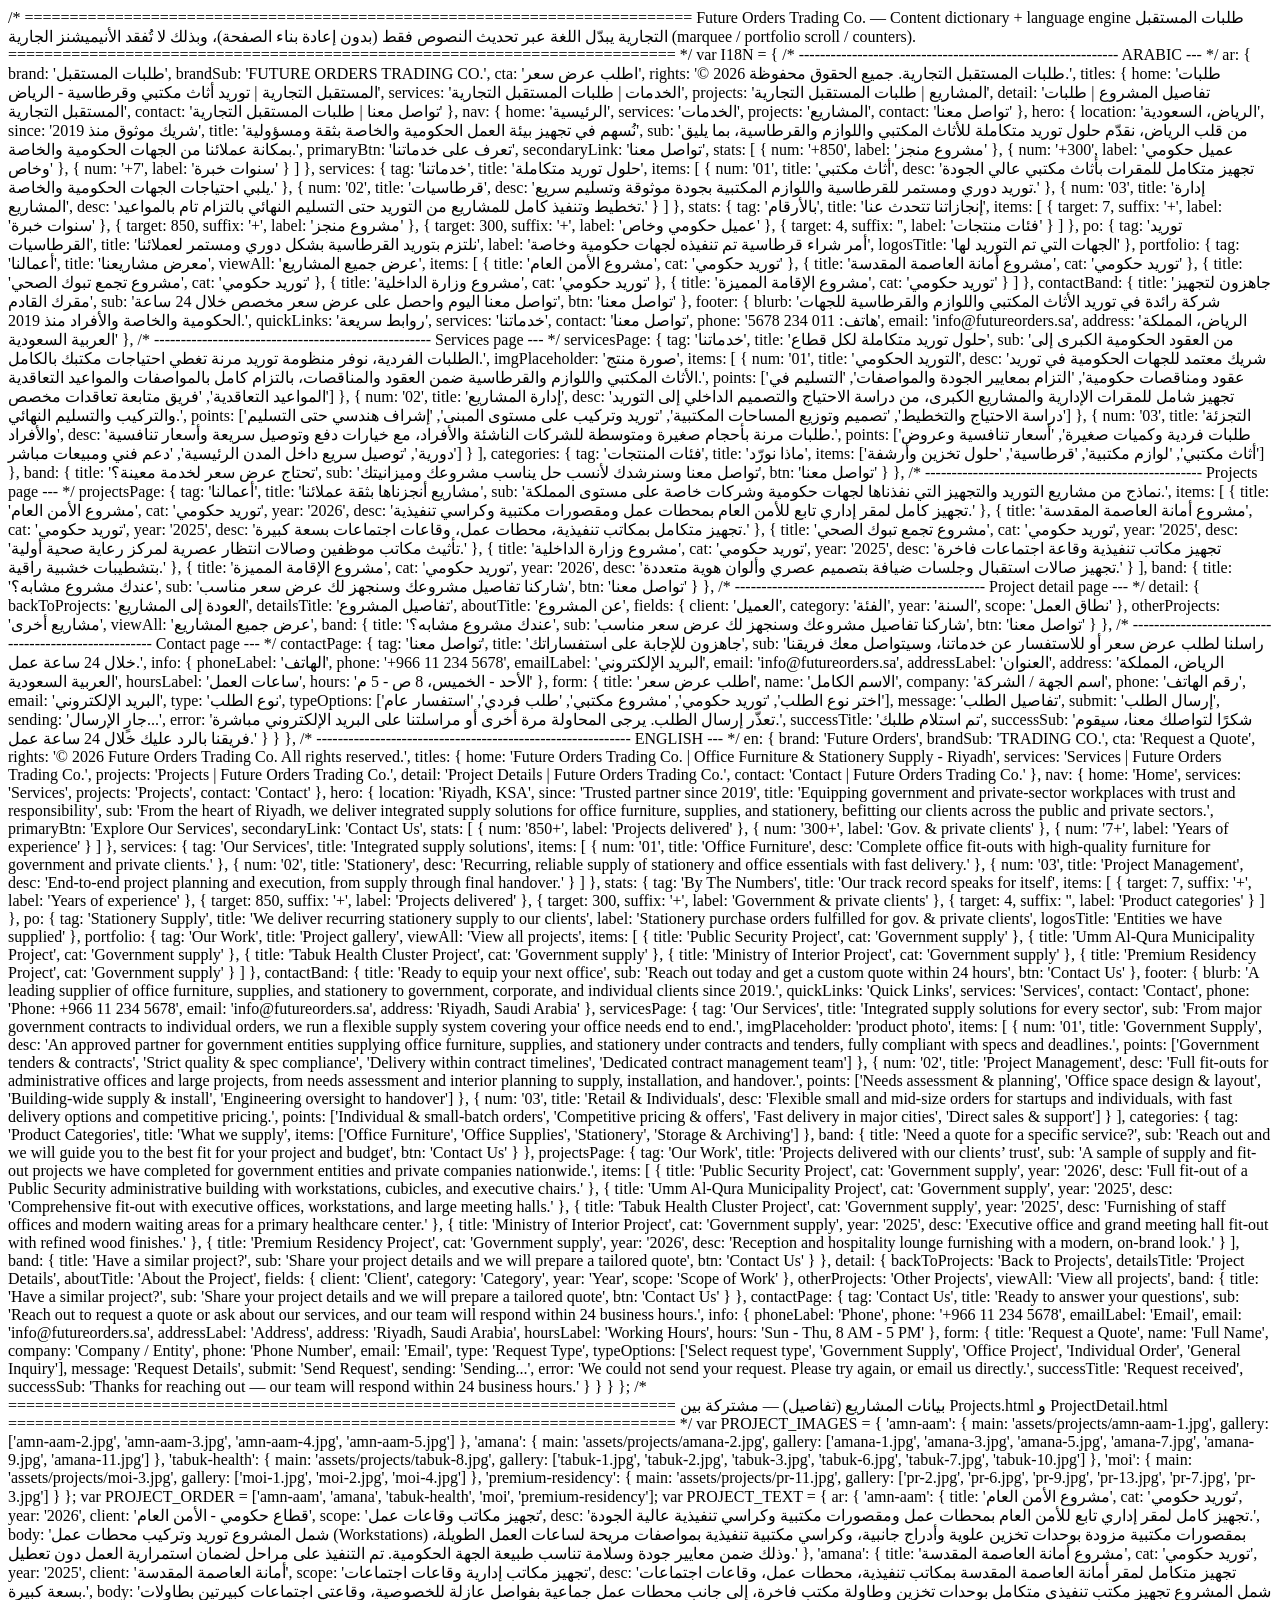
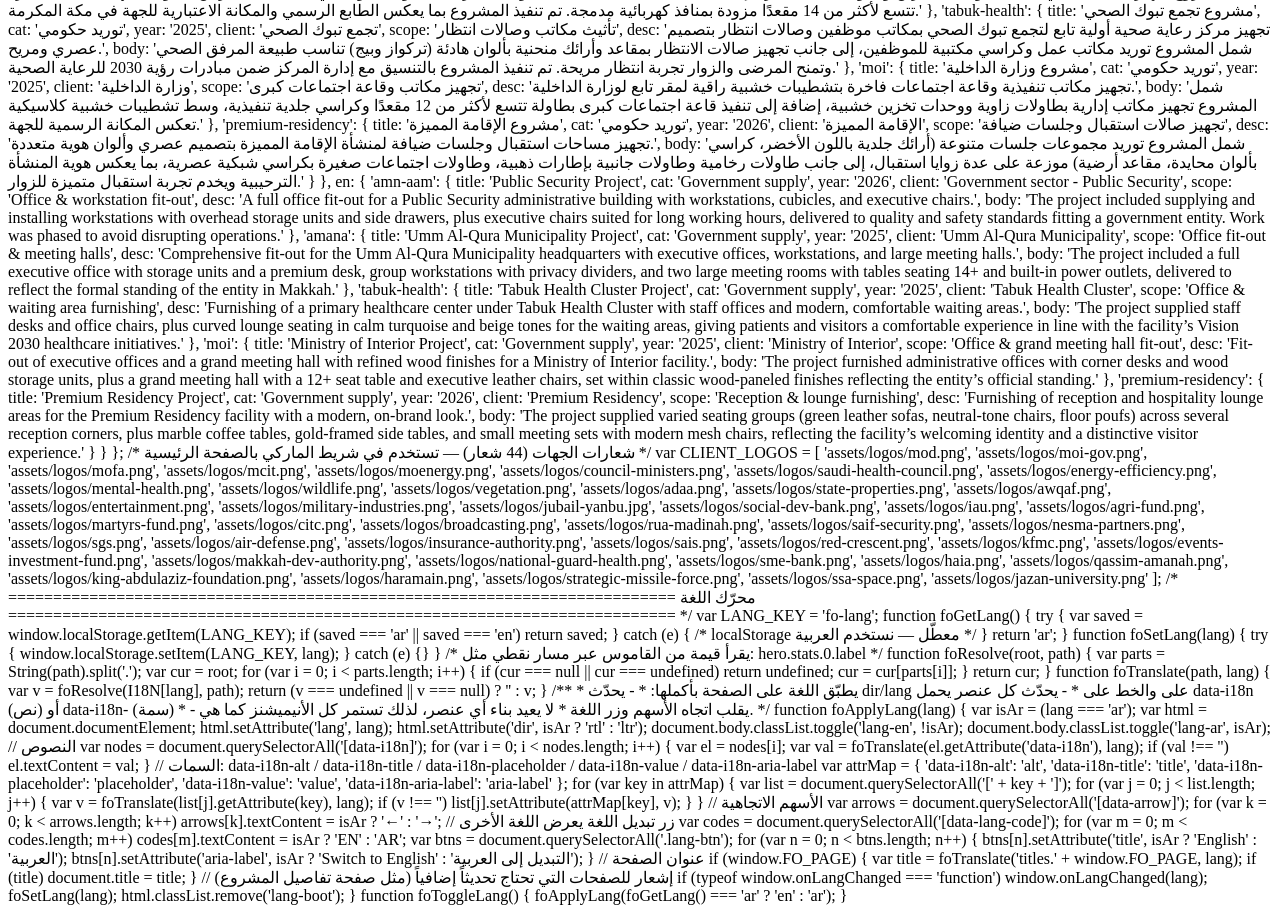
==== Contact.html @ 123feeec "Add files via upload" ====
/* ==========================================================================
   Future Orders Trading Co. — Content dictionary + language engine
   طلبات المستقبل التجارية

   يبدّل اللغة عبر تحديث النصوص فقط (بدون إعادة بناء الصفحة)،
   وبذلك لا تُفقد الأنيميشنز الجارية (marquee / portfolio scroll / counters).
   ========================================================================== */

var I18N = {
  /* ------------------------------------------------------------ ARABIC --- */
  ar: {
    brand: 'طلبات المستقبل',
    brandSub: 'FUTURE ORDERS TRADING CO.',
    cta: 'اطلب عرض سعر',
    rights: '© 2026 طلبات المستقبل التجارية. جميع الحقوق محفوظة.',

    titles: {
      home:     'طلبات المستقبل التجارية | توريد أثاث مكتبي وقرطاسية - الرياض',
      services: 'الخدمات | طلبات المستقبل التجارية',
      projects: 'المشاريع | طلبات المستقبل التجارية',
      detail:   'تفاصيل المشروع | طلبات المستقبل التجارية',
      contact:  'تواصل معنا | طلبات المستقبل التجارية'
    },

    nav: { home: 'الرئيسية', services: 'الخدمات', projects: 'المشاريع', contact: 'تواصل معنا' },

    hero: {
      location: 'الرياض، السعودية',
      since: 'شريك موثوق منذ 2019',
      title: 'نُسهم في تجهيز بيئة العمل الحكومية والخاصة بثقة ومسؤولية',
      sub: 'من قلب الرياض، نقدّم حلول توريد متكاملة للأثاث المكتبي واللوازم والقرطاسية، بما يليق بمكانة عملائنا من الجهات الحكومية والخاصة.',
      primaryBtn: 'تعرف على خدماتنا',
      secondaryLink: 'تواصل معنا',
      stats: [
        { num: '+850', label: 'مشروع منجز' },
        { num: '+300', label: 'عميل حكومي وخاص' },
        { num: '+7',   label: 'سنوات خبرة' }
      ]
    },

    services: {
      tag: 'خدماتنا',
      title: 'حلول توريد متكاملة',
      items: [
        { num: '01', title: 'أثاث مكتبي',    desc: 'تجهيز متكامل للمقرات بأثاث مكتبي عالي الجودة يلبي احتياجات الجهات الحكومية والخاصة.' },
        { num: '02', title: 'قرطاسيات',      desc: 'توريد دوري ومستمر للقرطاسية واللوازم المكتبية بجودة موثوقة وتسليم سريع.' },
        { num: '03', title: 'إدارة المشاريع', desc: 'تخطيط وتنفيذ كامل للمشاريع من التوريد حتى التسليم النهائي بالتزام تام بالمواعيد.' }
      ]
    },

    stats: {
      tag: 'بالأرقام',
      title: 'إنجازاتنا تتحدث عنا',
      items: [
        { target: 7,   suffix: '+', label: 'سنوات خبرة' },
        { target: 850, suffix: '+', label: 'مشروع منجز' },
        { target: 300, suffix: '+', label: 'عميل حكومي وخاص' },
        { target: 4,   suffix: '',  label: 'فئات منتجات' }
      ]
    },

    po: {
      tag: 'توريد القرطاسيات',
      title: 'نلتزم بتوريد القرطاسية بشكل دوري ومستمر لعملائنا',
      label: 'أمر شراء قرطاسية تم تنفيذه لجهات حكومية وخاصة',
      logosTitle: 'الجهات التي تم التوريد لها'
    },

    portfolio: {
      tag: 'أعمالنا',
      title: 'معرض مشاريعنا',
      viewAll: 'عرض جميع المشاريع',
      items: [
        { title: 'مشروع الأمن العام',              cat: 'توريد حكومي' },
        { title: 'مشروع أمانة العاصمة المقدسة',    cat: 'توريد حكومي' },
        { title: 'مشروع تجمع تبوك الصحي',          cat: 'توريد حكومي' },
        { title: 'مشروع وزارة الداخلية',           cat: 'توريد حكومي' },
        { title: 'مشروع الإقامة المميزة',          cat: 'توريد حكومي' }
      ]
    },

    contactBand: {
      title: 'جاهزون لتجهيز مقرك القادم',
      sub: 'تواصل معنا اليوم واحصل على عرض سعر مخصص خلال 24 ساعة',
      btn: 'تواصل معنا'
    },

    footer: {
      blurb: 'شركة رائدة في توريد الأثاث المكتبي واللوازم والقرطاسية للجهات الحكومية والخاصة والأفراد منذ 2019.',
      quickLinks: 'روابط سريعة',
      services: 'خدماتنا',
      contact: 'تواصل معنا',
      phone: 'هاتف: 011 234 5678',
      email: 'info@futureorders.sa',
      address: 'الرياض، المملكة العربية السعودية'
    },

    /* ---------------------------------------------------- Services page --- */
    servicesPage: {
      tag: 'خدماتنا',
      title: 'حلول توريد متكاملة لكل قطاع',
      sub: 'من العقود الحكومية الكبرى إلى الطلبات الفردية، نوفر منظومة توريد مرنة تغطي احتياجات مكتبك بالكامل.',
      imgPlaceholder: 'صورة منتج',
      items: [
        { num: '01', title: 'التوريد الحكومي', desc: 'شريك معتمد للجهات الحكومية في توريد الأثاث المكتبي واللوازم والقرطاسية ضمن العقود والمناقصات، بالتزام كامل بالمواصفات والمواعيد التعاقدية.', points: ['عقود ومناقصات حكومية', 'التزام بمعايير الجودة والمواصفات', 'التسليم في المواعيد التعاقدية', 'فريق متابعة تعاقدات مخصص'] },
        { num: '02', title: 'إدارة المشاريع', desc: 'تجهيز شامل للمقرات الإدارية والمشاريع الكبرى، من دراسة الاحتياج والتصميم الداخلي إلى التوريد والتركيب والتسليم النهائي.', points: ['دراسة الاحتياج والتخطيط', 'تصميم وتوزيع المساحات المكتبية', 'توريد وتركيب على مستوى المبنى', 'إشراف هندسي حتى التسليم'] },
        { num: '03', title: 'التجزئة والأفراد', desc: 'طلبات مرنة بأحجام صغيرة ومتوسطة للشركات الناشئة والأفراد، مع خيارات دفع وتوصيل سريعة وأسعار تنافسية.', points: ['طلبات فردية وكميات صغيرة', 'أسعار تنافسية وعروض دورية', 'توصيل سريع داخل المدن الرئيسية', 'دعم فني ومبيعات مباشر'] }
      ],
      categories: {
        tag: 'فئات المنتجات',
        title: 'ماذا نورّد',
        items: ['أثاث مكتبي', 'لوازم مكتبية', 'قرطاسية', 'حلول تخزين وأرشفة']
      },
      band: { title: 'تحتاج عرض سعر لخدمة معينة؟', sub: 'تواصل معنا وسنرشدك لأنسب حل يناسب مشروعك وميزانيتك', btn: 'تواصل معنا' }
    },

    /* ---------------------------------------------------- Projects page --- */
    projectsPage: {
      tag: 'أعمالنا',
      title: 'مشاريع أنجزناها بثقة عملائنا',
      sub: 'نماذج من مشاريع التوريد والتجهيز التي نفذناها لجهات حكومية وشركات خاصة على مستوى المملكة.',
      items: [
        { title: 'مشروع الأمن العام',           cat: 'توريد حكومي', year: '2026', desc: 'تجهيز كامل لمقر إداري تابع للأمن العام بمحطات عمل ومقصورات مكتبية وكراسي تنفيذية.' },
        { title: 'مشروع أمانة العاصمة المقدسة', cat: 'توريد حكومي', year: '2025', desc: 'تجهيز متكامل بمكاتب تنفيذية، محطات عمل، وقاعات اجتماعات بسعة كبيرة.' },
        { title: 'مشروع تجمع تبوك الصحي',       cat: 'توريد حكومي', year: '2025', desc: 'تأثيث مكاتب موظفين وصالات انتظار عصرية لمركز رعاية صحية أولية.' },
        { title: 'مشروع وزارة الداخلية',        cat: 'توريد حكومي', year: '2025', desc: 'تجهيز مكاتب تنفيذية وقاعة اجتماعات فاخرة بتشطيبات خشبية راقية.' },
        { title: 'مشروع الإقامة المميزة',       cat: 'توريد حكومي', year: '2026', desc: 'تجهيز صالات استقبال وجلسات ضيافة بتصميم عصري وألوان هوية متعددة.' }
      ],
      band: { title: 'عندك مشروع مشابه؟', sub: 'شاركنا تفاصيل مشروعك وسنجهز لك عرض سعر مناسب', btn: 'تواصل معنا' }
    },

    /* ----------------------------------------------- Project detail page --- */
    detail: {
      backToProjects: 'العودة إلى المشاريع',
      detailsTitle: 'تفاصيل المشروع',
      aboutTitle: 'عن المشروع',
      fields: { client: 'العميل', category: 'الفئة', year: 'السنة', scope: 'نطاق العمل' },
      otherProjects: 'مشاريع أخرى',
      viewAll: 'عرض جميع المشاريع',
      band: { title: 'عندك مشروع مشابه؟', sub: 'شاركنا تفاصيل مشروعك وسنجهز لك عرض سعر مناسب', btn: 'تواصل معنا' }
    },

    /* ----------------------------------------------------- Contact page --- */
    contactPage: {
      tag: 'تواصل معنا',
      title: 'جاهزون للإجابة على استفساراتك',
      sub: 'راسلنا لطلب عرض سعر أو للاستفسار عن خدماتنا، وسيتواصل معك فريقنا خلال 24 ساعة عمل.',
      info: {
        phoneLabel: 'الهاتف', phone: '+966 11 234 5678',
        emailLabel: 'البريد الإلكتروني', email: 'info@futureorders.sa',
        addressLabel: 'العنوان', address: 'الرياض، المملكة العربية السعودية',
        hoursLabel: 'ساعات العمل', hours: 'الأحد - الخميس، 8 ص - 5 م'
      },
      form: {
        title: 'اطلب عرض سعر',
        name: 'الاسم الكامل', company: 'اسم الجهة / الشركة', phone: 'رقم الهاتف', email: 'البريد الإلكتروني',
        type: 'نوع الطلب',
        typeOptions: ['اختر نوع الطلب', 'توريد حكومي', 'مشروع مكتبي', 'طلب فردي', 'استفسار عام'],
        message: 'تفاصيل الطلب',
        submit: 'إرسال الطلب',
        sending: 'جارٍ الإرسال...',
        error: 'تعذّر إرسال الطلب. يرجى المحاولة مرة أخرى أو مراسلتنا على البريد الإلكتروني مباشرة.',
        successTitle: 'تم استلام طلبك',
        successSub: 'شكرًا لتواصلك معنا، سيقوم فريقنا بالرد عليك خلال 24 ساعة عمل.'
      }
    }
  },

  /* ----------------------------------------------------------- ENGLISH --- */
  en: {
    brand: 'Future Orders',
    brandSub: 'TRADING CO.',
    cta: 'Request a Quote',
    rights: '© 2026 Future Orders Trading Co. All rights reserved.',

    titles: {
      home:     'Future Orders Trading Co. | Office Furniture & Stationery Supply - Riyadh',
      services: 'Services | Future Orders Trading Co.',
      projects: 'Projects | Future Orders Trading Co.',
      detail:   'Project Details | Future Orders Trading Co.',
      contact:  'Contact | Future Orders Trading Co.'
    },

    nav: { home: 'Home', services: 'Services', projects: 'Projects', contact: 'Contact' },

    hero: {
      location: 'Riyadh, KSA',
      since: 'Trusted partner since 2019',
      title: 'Equipping government and private-sector workplaces with trust and responsibility',
      sub: 'From the heart of Riyadh, we deliver integrated supply solutions for office furniture, supplies, and stationery, befitting our clients across the public and private sectors.',
      primaryBtn: 'Explore Our Services',
      secondaryLink: 'Contact Us',
      stats: [
        { num: '850+', label: 'Projects delivered' },
        { num: '300+', label: 'Gov. & private clients' },
        { num: '7+',   label: 'Years of experience' }
      ]
    },

    services: {
      tag: 'Our Services',
      title: 'Integrated supply solutions',
      items: [
        { num: '01', title: 'Office Furniture',   desc: 'Complete office fit-outs with high-quality furniture for government and private clients.' },
        { num: '02', title: 'Stationery',         desc: 'Recurring, reliable supply of stationery and office essentials with fast delivery.' },
        { num: '03', title: 'Project Management', desc: 'End-to-end project planning and execution, from supply through final handover.' }
      ]
    },

    stats: {
      tag: 'By The Numbers',
      title: 'Our track record speaks for itself',
      items: [
        { target: 7,   suffix: '+', label: 'Years of experience' },
        { target: 850, suffix: '+', label: 'Projects delivered' },
        { target: 300, suffix: '+', label: 'Government & private clients' },
        { target: 4,   suffix: '',  label: 'Product categories' }
      ]
    },

    po: {
      tag: 'Stationery Supply',
      title: 'We deliver recurring stationery supply to our clients',
      label: 'Stationery purchase orders fulfilled for gov. & private clients',
      logosTitle: 'Entities we have supplied'
    },

    portfolio: {
      tag: 'Our Work',
      title: 'Project gallery',
      viewAll: 'View all projects',
      items: [
        { title: 'Public Security Project',            cat: 'Government supply' },
        { title: 'Umm Al-Qura Municipality Project',   cat: 'Government supply' },
        { title: 'Tabuk Health Cluster Project',       cat: 'Government supply' },
        { title: 'Ministry of Interior Project',       cat: 'Government supply' },
        { title: 'Premium Residency Project',          cat: 'Government supply' }
      ]
    },

    contactBand: {
      title: 'Ready to equip your next office',
      sub: 'Reach out today and get a custom quote within 24 hours',
      btn: 'Contact Us'
    },

    footer: {
      blurb: 'A leading supplier of office furniture, supplies, and stationery to government, corporate, and individual clients since 2019.',
      quickLinks: 'Quick Links',
      services: 'Services',
      contact: 'Contact',
      phone: 'Phone: +966 11 234 5678',
      email: 'info@futureorders.sa',
      address: 'Riyadh, Saudi Arabia'
    },

    servicesPage: {
      tag: 'Our Services',
      title: 'Integrated supply solutions for every sector',
      sub: 'From major government contracts to individual orders, we run a flexible supply system covering your office needs end to end.',
      imgPlaceholder: 'product photo',
      items: [
        { num: '01', title: 'Government Supply',   desc: 'An approved partner for government entities supplying office furniture, supplies, and stationery under contracts and tenders, fully compliant with specs and deadlines.', points: ['Government tenders & contracts', 'Strict quality & spec compliance', 'Delivery within contract timelines', 'Dedicated contract management team'] },
        { num: '02', title: 'Project Management',  desc: 'Full fit-outs for administrative offices and large projects, from needs assessment and interior planning to supply, installation, and handover.', points: ['Needs assessment & planning', 'Office space design & layout', 'Building-wide supply & install', 'Engineering oversight to handover'] },
        { num: '03', title: 'Retail & Individuals', desc: 'Flexible small and mid-size orders for startups and individuals, with fast delivery options and competitive pricing.', points: ['Individual & small-batch orders', 'Competitive pricing & offers', 'Fast delivery in major cities', 'Direct sales & support'] }
      ],
      categories: {
        tag: 'Product Categories',
        title: 'What we supply',
        items: ['Office Furniture', 'Office Supplies', 'Stationery', 'Storage & Archiving']
      },
      band: { title: 'Need a quote for a specific service?', sub: 'Reach out and we will guide you to the best fit for your project and budget', btn: 'Contact Us' }
    },

    projectsPage: {
      tag: 'Our Work',
      title: 'Projects delivered with our clients’ trust',
      sub: 'A sample of supply and fit-out projects we have completed for government entities and private companies nationwide.',
      items: [
        { title: 'Public Security Project',          cat: 'Government supply', year: '2026', desc: 'Full fit-out of a Public Security administrative building with workstations, cubicles, and executive chairs.' },
        { title: 'Umm Al-Qura Municipality Project', cat: 'Government supply', year: '2025', desc: 'Comprehensive fit-out with executive offices, workstations, and large meeting halls.' },
        { title: 'Tabuk Health Cluster Project',     cat: 'Government supply', year: '2025', desc: 'Furnishing of staff offices and modern waiting areas for a primary healthcare center.' },
        { title: 'Ministry of Interior Project',     cat: 'Government supply', year: '2025', desc: 'Executive office and grand meeting hall fit-out with refined wood finishes.' },
        { title: 'Premium Residency Project',        cat: 'Government supply', year: '2026', desc: 'Reception and hospitality lounge furnishing with a modern, on-brand look.' }
      ],
      band: { title: 'Have a similar project?', sub: 'Share your project details and we will prepare a tailored quote', btn: 'Contact Us' }
    },

    detail: {
      backToProjects: 'Back to Projects',
      detailsTitle: 'Project Details',
      aboutTitle: 'About the Project',
      fields: { client: 'Client', category: 'Category', year: 'Year', scope: 'Scope of Work' },
      otherProjects: 'Other Projects',
      viewAll: 'View all projects',
      band: { title: 'Have a similar project?', sub: 'Share your project details and we will prepare a tailored quote', btn: 'Contact Us' }
    },

    contactPage: {
      tag: 'Contact Us',
      title: 'Ready to answer your questions',
      sub: 'Reach out to request a quote or ask about our services, and our team will respond within 24 business hours.',
      info: {
        phoneLabel: 'Phone', phone: '+966 11 234 5678',
        emailLabel: 'Email', email: 'info@futureorders.sa',
        addressLabel: 'Address', address: 'Riyadh, Saudi Arabia',
        hoursLabel: 'Working Hours', hours: 'Sun - Thu, 8 AM - 5 PM'
      },
      form: {
        title: 'Request a Quote',
        name: 'Full Name', company: 'Company / Entity', phone: 'Phone Number', email: 'Email',
        type: 'Request Type',
        typeOptions: ['Select request type', 'Government Supply', 'Office Project', 'Individual Order', 'General Inquiry'],
        message: 'Request Details',
        submit: 'Send Request',
        sending: 'Sending...',
        error: 'We could not send your request. Please try again, or email us directly.',
        successTitle: 'Request received',
        successSub: 'Thanks for reaching out — our team will respond within 24 business hours.'
      }
    }
  }
};

/* ==========================================================================
   بيانات المشاريع (تفاصيل) — مشتركة بين Projects.html و ProjectDetail.html
   ========================================================================== */
var PROJECT_IMAGES = {
  'amn-aam':           { main: 'assets/projects/amn-aam-1.jpg', gallery: ['amn-aam-2.jpg', 'amn-aam-3.jpg', 'amn-aam-4.jpg', 'amn-aam-5.jpg'] },
  'amana':             { main: 'assets/projects/amana-2.jpg',   gallery: ['amana-1.jpg', 'amana-3.jpg', 'amana-5.jpg', 'amana-7.jpg', 'amana-9.jpg', 'amana-11.jpg'] },
  'tabuk-health':      { main: 'assets/projects/tabuk-8.jpg',   gallery: ['tabuk-1.jpg', 'tabuk-2.jpg', 'tabuk-3.jpg', 'tabuk-6.jpg', 'tabuk-7.jpg', 'tabuk-10.jpg'] },
  'moi':               { main: 'assets/projects/moi-3.jpg',     gallery: ['moi-1.jpg', 'moi-2.jpg', 'moi-4.jpg'] },
  'premium-residency': { main: 'assets/projects/pr-11.jpg',     gallery: ['pr-2.jpg', 'pr-6.jpg', 'pr-9.jpg', 'pr-13.jpg', 'pr-7.jpg', 'pr-3.jpg'] }
};

var PROJECT_ORDER = ['amn-aam', 'amana', 'tabuk-health', 'moi', 'premium-residency'];

var PROJECT_TEXT = {
  ar: {
    'amn-aam': {
      title: 'مشروع الأمن العام', cat: 'توريد حكومي', year: '2026',
      client: 'قطاع حكومي - الأمن العام', scope: 'تجهيز مكاتب وقاعات عمل',
      desc: 'تجهيز كامل لمقر إداري تابع للأمن العام بمحطات عمل ومقصورات مكتبية وكراسي تنفيذية عالية الجودة.',
      body: 'شمل المشروع توريد وتركيب محطات عمل (Workstations) بمقصورات مكتبية مزودة بوحدات تخزين علوية وأدراج جانبية، وكراسي مكتبية تنفيذية بمواصفات مريحة لساعات العمل الطويلة، وذلك ضمن معايير جودة وسلامة تناسب طبيعة الجهة الحكومية. تم التنفيذ على مراحل لضمان استمرارية العمل دون تعطيل.'
    },
    'amana': {
      title: 'مشروع أمانة العاصمة المقدسة', cat: 'توريد حكومي', year: '2025',
      client: 'أمانة العاصمة المقدسة', scope: 'تجهيز مكاتب إدارية وقاعات اجتماعات',
      desc: 'تجهيز متكامل لمقر أمانة العاصمة المقدسة بمكاتب تنفيذية، محطات عمل، وقاعات اجتماعات بسعة كبيرة.',
      body: 'شمل المشروع تجهيز مكتب تنفيذي متكامل بوحدات تخزين وطاولة مكتب فاخرة، إلى جانب محطات عمل جماعية بفواصل عازلة للخصوصية، وقاعتي اجتماعات كبيرتين بطاولات تتسع لأكثر من 14 مقعدًا مزودة بمنافذ كهربائية مدمجة. تم تنفيذ المشروع بما يعكس الطابع الرسمي والمكانة الاعتبارية للجهة في مكة المكرمة.'
    },
    'tabuk-health': {
      title: 'مشروع تجمع تبوك الصحي', cat: 'توريد حكومي', year: '2025',
      client: 'تجمع تبوك الصحي', scope: 'تأثيث مكاتب وصالات انتظار',
      desc: 'تجهيز مركز رعاية صحية أولية تابع لتجمع تبوك الصحي بمكاتب موظفين وصالات انتظار بتصميم عصري ومريح.',
      body: 'شمل المشروع توريد مكاتب عمل وكراسي مكتبية للموظفين، إلى جانب تجهيز صالات الانتظار بمقاعد وأرائك منحنية بألوان هادئة (تركواز وبيج) تناسب طبيعة المرفق الصحي وتمنح المرضى والزوار تجربة انتظار مريحة. تم تنفيذ المشروع بالتنسيق مع إدارة المركز ضمن مبادرات رؤية 2030 للرعاية الصحية.'
    },
    'moi': {
      title: 'مشروع وزارة الداخلية', cat: 'توريد حكومي', year: '2025',
      client: 'وزارة الداخلية', scope: 'تجهيز مكاتب وقاعة اجتماعات كبرى',
      desc: 'تجهيز مكاتب تنفيذية وقاعة اجتماعات فاخرة بتشطيبات خشبية راقية لمقر تابع لوزارة الداخلية.',
      body: 'شمل المشروع تجهيز مكاتب إدارية بطاولات زاوية ووحدات تخزين خشبية، إضافة إلى تنفيذ قاعة اجتماعات كبرى بطاولة تتسع لأكثر من 12 مقعدًا وكراسي جلدية تنفيذية، وسط تشطيبات خشبية كلاسيكية تعكس المكانة الرسمية للجهة.'
    },
    'premium-residency': {
      title: 'مشروع الإقامة المميزة', cat: 'توريد حكومي', year: '2026',
      client: 'الإقامة المميزة', scope: 'تجهيز صالات استقبال وجلسات ضيافة',
      desc: 'تجهيز مساحات استقبال وجلسات ضيافة لمنشأة الإقامة المميزة بتصميم عصري وألوان هوية متعددة.',
      body: 'شمل المشروع توريد مجموعات جلسات متنوعة (أرائك جلدية باللون الأخضر، كراسي بألوان محايدة، مقاعد أرضية) موزعة على عدة زوايا استقبال، إلى جانب طاولات رخامية وطاولات جانبية بإطارات ذهبية، وطاولات اجتماعات صغيرة بكراسي شبكية عصرية، بما يعكس هوية المنشأة الترحيبية ويخدم تجربة استقبال متميزة للزوار.'
    }
  },
  en: {
    'amn-aam': {
      title: 'Public Security Project', cat: 'Government supply', year: '2026',
      client: 'Government sector - Public Security', scope: 'Office & workstation fit-out',
      desc: 'A full office fit-out for a Public Security administrative building with workstations, cubicles, and executive chairs.',
      body: 'The project included supplying and installing workstations with overhead storage units and side drawers, plus executive chairs suited for long working hours, delivered to quality and safety standards fitting a government entity. Work was phased to avoid disrupting operations.'
    },
    'amana': {
      title: 'Umm Al-Qura Municipality Project', cat: 'Government supply', year: '2025',
      client: 'Umm Al-Qura Municipality', scope: 'Office fit-out & meeting halls',
      desc: 'Comprehensive fit-out for the Umm Al-Qura Municipality headquarters with executive offices, workstations, and large meeting halls.',
      body: 'The project included a full executive office with storage units and a premium desk, group workstations with privacy dividers, and two large meeting rooms with tables seating 14+ and built-in power outlets, delivered to reflect the formal standing of the entity in Makkah.'
    },
    'tabuk-health': {
      title: 'Tabuk Health Cluster Project', cat: 'Government supply', year: '2025',
      client: 'Tabuk Health Cluster', scope: 'Office & waiting area furnishing',
      desc: 'Furnishing of a primary healthcare center under Tabuk Health Cluster with staff offices and modern, comfortable waiting areas.',
      body: 'The project supplied staff desks and office chairs, plus curved lounge seating in calm turquoise and beige tones for the waiting areas, giving patients and visitors a comfortable experience in line with the facility’s Vision 2030 healthcare initiatives.'
    },
    'moi': {
      title: 'Ministry of Interior Project', cat: 'Government supply', year: '2025',
      client: 'Ministry of Interior', scope: 'Office & grand meeting hall fit-out',
      desc: 'Fit-out of executive offices and a grand meeting hall with refined wood finishes for a Ministry of Interior facility.',
      body: 'The project furnished administrative offices with corner desks and wood storage units, plus a grand meeting hall with a 12+ seat table and executive leather chairs, set within classic wood-paneled finishes reflecting the entity’s official standing.'
    },
    'premium-residency': {
      title: 'Premium Residency Project', cat: 'Government supply', year: '2026',
      client: 'Premium Residency', scope: 'Reception & lounge furnishing',
      desc: 'Furnishing of reception and hospitality lounge areas for the Premium Residency facility with a modern, on-brand look.',
      body: 'The project supplied varied seating groups (green leather sofas, neutral-tone chairs, floor poufs) across several reception corners, plus marble coffee tables, gold-framed side tables, and small meeting sets with modern mesh chairs, reflecting the facility’s welcoming identity and a distinctive visitor experience.'
    }
  }
};

/* شعارات الجهات (44 شعار) — تستخدم في شريط الماركي بالصفحة الرئيسية */
var CLIENT_LOGOS = [
  'assets/logos/mod.png', 'assets/logos/moi-gov.png', 'assets/logos/mofa.png', 'assets/logos/mcit.png',
  'assets/logos/moenergy.png', 'assets/logos/council-ministers.png',
  'assets/logos/saudi-health-council.png', 'assets/logos/energy-efficiency.png', 'assets/logos/mental-health.png',
  'assets/logos/wildlife.png', 'assets/logos/vegetation.png', 'assets/logos/adaa.png',
  'assets/logos/state-properties.png', 'assets/logos/awqaf.png', 'assets/logos/entertainment.png',
  'assets/logos/military-industries.png', 'assets/logos/jubail-yanbu.jpg', 'assets/logos/social-dev-bank.png',
  'assets/logos/iau.png', 'assets/logos/agri-fund.png', 'assets/logos/martyrs-fund.png',
  'assets/logos/citc.png', 'assets/logos/broadcasting.png',
  'assets/logos/rua-madinah.png', 'assets/logos/saif-security.png', 'assets/logos/nesma-partners.png', 'assets/logos/sgs.png',
  'assets/logos/air-defense.png', 'assets/logos/insurance-authority.png', 'assets/logos/sais.png', 'assets/logos/red-crescent.png',
  'assets/logos/kfmc.png', 'assets/logos/events-investment-fund.png', 'assets/logos/makkah-dev-authority.png', 'assets/logos/national-guard-health.png',
  'assets/logos/sme-bank.png', 'assets/logos/haia.png', 'assets/logos/qassim-amanah.png', 'assets/logos/king-abdulaziz-foundation.png',
  'assets/logos/haramain.png', 'assets/logos/strategic-missile-force.png', 'assets/logos/ssa-space.png',
  'assets/logos/jazan-university.png'
];

/* ==========================================================================
   محرّك اللغة
   ========================================================================== */
var LANG_KEY = 'fo-lang';

function foGetLang() {
  try {
    var saved = window.localStorage.getItem(LANG_KEY);
    if (saved === 'ar' || saved === 'en') return saved;
  } catch (e) { /* localStorage معطّل — نستخدم العربية */ }
  return 'ar';
}

function foSetLang(lang) {
  try { window.localStorage.setItem(LANG_KEY, lang); } catch (e) {}
}

/* يقرأ قيمة من القاموس عبر مسار نقطي مثل: hero.stats.0.label */
function foResolve(root, path) {
  var parts = String(path).split('.');
  var cur = root;
  for (var i = 0; i < parts.length; i++) {
    if (cur === null || cur === undefined) return undefined;
    cur = cur[parts[i]];
  }
  return cur;
}

function foTranslate(path, lang) {
  var v = foResolve(I18N[lang], path);
  return (v === undefined || v === null) ? '' : v;
}

/**
 * يطبّق اللغة على الصفحة بأكملها:
 *  - يحدّث dir/lang على <html> والخط على <body>
 *  - يحدّث كل عنصر يحمل data-i18n (نص) أو data-i18n-<attr> (سمة)
 *  - يقلب اتجاه الأسهم وزر اللغة
 * لا يعيد بناء أي عنصر، لذلك تستمر كل الأنيميشنز كما هي.
 */
function foApplyLang(lang) {
  var isAr = (lang === 'ar');
  var html = document.documentElement;

  html.setAttribute('lang', lang);
  html.setAttribute('dir', isAr ? 'rtl' : 'ltr');
  document.body.classList.toggle('lang-en', !isAr);
  document.body.classList.toggle('lang-ar', isAr);

  // النصوص
  var nodes = document.querySelectorAll('[data-i18n]');
  for (var i = 0; i < nodes.length; i++) {
    var el = nodes[i];
    var val = foTranslate(el.getAttribute('data-i18n'), lang);
    if (val !== '') el.textContent = val;
  }

  // السمات: data-i18n-alt / data-i18n-title / data-i18n-placeholder / data-i18n-value / data-i18n-aria-label
  var attrMap = { 'data-i18n-alt': 'alt', 'data-i18n-title': 'title', 'data-i18n-placeholder': 'placeholder', 'data-i18n-value': 'value', 'data-i18n-aria-label': 'aria-label' };
  for (var key in attrMap) {
    var list = document.querySelectorAll('[' + key + ']');
    for (var j = 0; j < list.length; j++) {
      var v = foTranslate(list[j].getAttribute(key), lang);
      if (v !== '') list[j].setAttribute(attrMap[key], v);
    }
  }

  // الأسهم الاتجاهية
  var arrows = document.querySelectorAll('[data-arrow]');
  for (var k = 0; k < arrows.length; k++) arrows[k].textContent = isAr ? '←' : '→';

  // زر تبديل اللغة يعرض اللغة الأخرى
  var codes = document.querySelectorAll('[data-lang-code]');
  for (var m = 0; m < codes.length; m++) codes[m].textContent = isAr ? 'EN' : 'AR';
  var btns = document.querySelectorAll('.lang-btn');
  for (var n = 0; n < btns.length; n++) {
    btns[n].setAttribute('title', isAr ? 'English' : 'العربية');
    btns[n].setAttribute('aria-label', isAr ? 'Switch to English' : 'التبديل إلى العربية');
  }

  // عنوان الصفحة
  if (window.FO_PAGE) {
    var title = foTranslate('titles.' + window.FO_PAGE, lang);
    if (title) document.title = title;
  }

  // إشعار للصفحات التي تحتاج تحديثاً إضافياً (مثل صفحة تفاصيل المشروع)
  if (typeof window.onLangChanged === 'function') window.onLangChanged(lang);

  foSetLang(lang);
  html.classList.remove('lang-boot');
}

function foToggleLang() {
  foApplyLang(foGetLang() === 'ar' ? 'en' : 'ar');
}
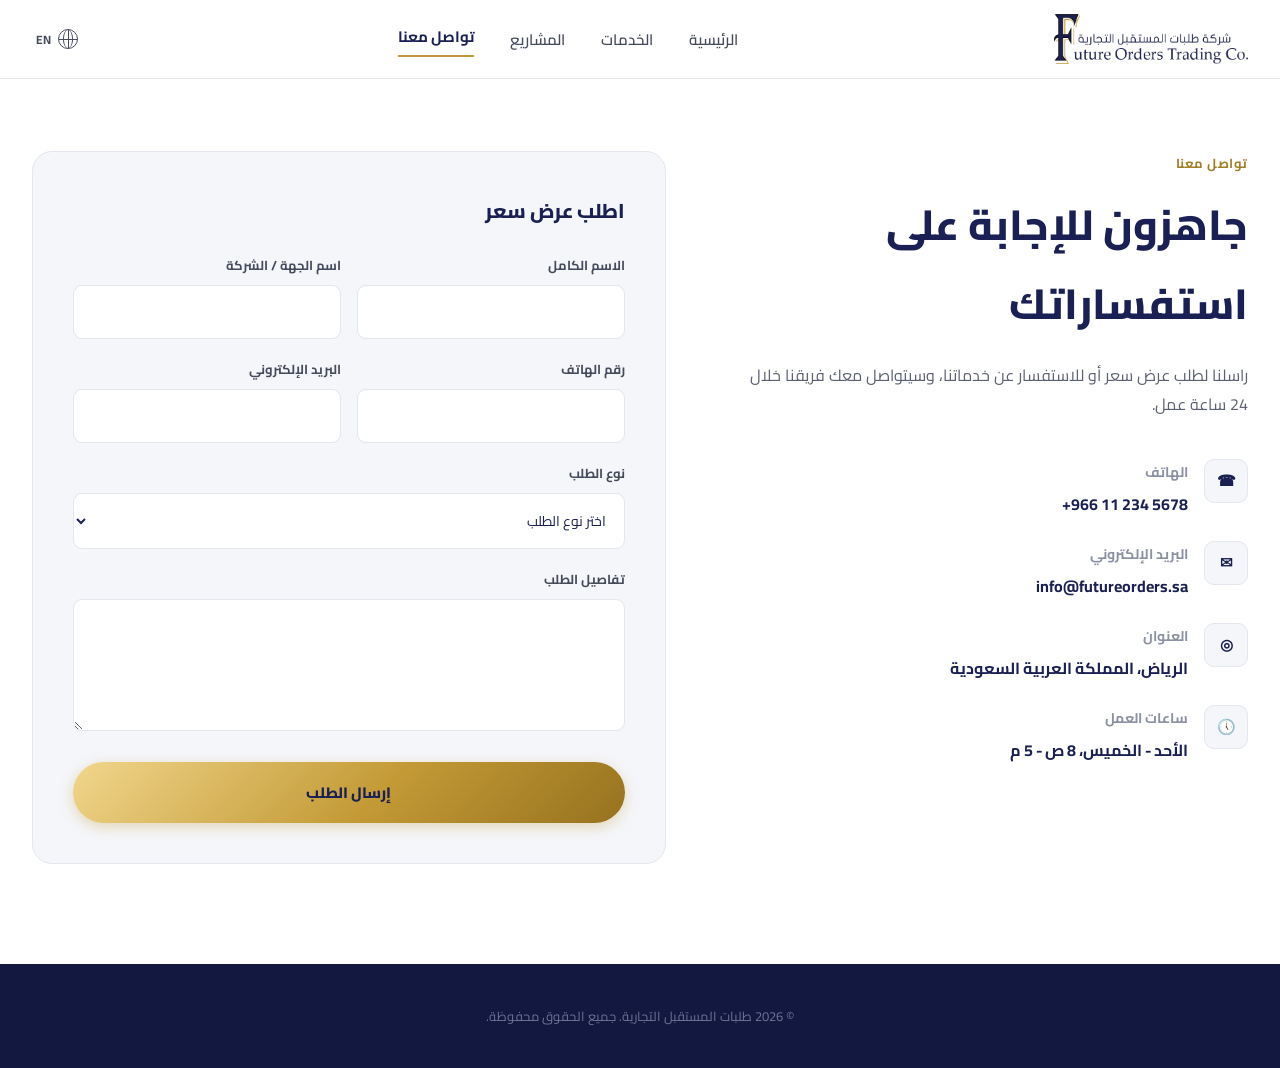
==== commit 0086f41c: "موقع شركة طلبات المستقبل" ====
--- a/Contact.html
+++ b/Contact.html
@@ -1,518 +1,246 @@
+<!DOCTYPE html>
+<html lang="ar" dir="rtl">
+<head>
+<meta charset="utf-8">
+<meta name="viewport" content="width=device-width, initial-scale=1">
+<title>تواصل معنا | طلبات المستقبل التجارية</title>
+<meta name="description" content="راسلنا لطلب عرض سعر أو للاستفسار عن خدماتنا — طلبات المستقبل التجارية، الرياض.">
+<meta name="theme-color" content="#1A2053">
+<link rel="icon" href="assets/logo.png">
+<link rel="preconnect" href="https://fonts.googleapis.com">
+<link rel="preconnect" href="https://fonts.gstatic.com" crossorigin>
+<link href="https://fonts.googleapis.com/css2?family=Cairo:wght@400;500;600;700;800&family=Inter:wght@400;500;600;700;800&display=swap" rel="stylesheet">
+<link rel="stylesheet" href="assets/css/style.css">
+<script>
+  (function () {
+    try {
+      var l = localStorage.getItem('fo-lang');
+      if (l === 'en') {
+        var h = document.documentElement;
+        h.className += ' lang-boot';
+        h.setAttribute('lang', 'en');
+        h.setAttribute('dir', 'ltr');
+      }
+    } catch (e) {}
+  })();
+  window.FO_PAGE = 'contact';
+
+  /* ======================================================================
+     مفتاح Web3Forms — استبدل القيمة أدناه بمفتاحك من https://web3forms.com
+     (سجّل بريدك هناك مجاناً ويصلك المفتاح فوراً على الإيميل)
+     ====================================================================== */
+  window.WEB3FORMS_ACCESS_KEY = 'YOUR_ACCESS_KEY_HERE';
+</script>
+</head>
+<body class="lang-ar">
+<div class="site">
+
+  <header class="hdr hdr--solid">
+    <div class="hdr-inner">
+      <a class="logo-wrap" href="index.html">
+        <img class="logo-color" src="assets/logo.png" alt="طلبات المستقبل" data-i18n-alt="brand">
+      </a>
+      <nav class="nav">
+        <a class="nav-link"        href="index.html"     data-i18n="nav.home">الرئيسية</a>
+        <a class="nav-link"        href="Services.html"  data-i18n="nav.services">الخدمات</a>
+        <a class="nav-link"        href="Projects.html"  data-i18n="nav.projects">المشاريع</a>
+        <a class="nav-link active" href="Contact.html"   data-i18n="nav.contact">تواصل معنا</a>
+      </nav>
+      <div class="hdr-actions">
+        <button class="lang-btn" type="button" title="English" aria-label="Switch to English">
+          <span class="globe" aria-hidden="true"><span class="g-v"></span><span class="g-h"></span><span class="g-e"></span></span>
+          <span class="lang-code" data-lang-code>EN</span>
+        </button>
+      </div>
+    </div>
+  </header>
+
+  <section class="contact-grid">
+
+    <!-- ------------------------------------------------ معلومات التواصل -->
+    <div>
+      <div class="eyebrow" data-i18n="contactPage.tag">تواصل معنا</div>
+      <h1 data-i18n="contactPage.title">جاهزون للإجابة على استفساراتك</h1>
+      <p class="lead" data-i18n="contactPage.sub">راسلنا لطلب عرض سعر أو للاستفسار عن خدماتنا، وسيتواصل معك فريقنا خلال 24 ساعة عمل.</p>
+
+      <div class="info-list">
+        <div class="info-item">
+          <div class="info-icon" aria-hidden="true">&#9742;</div>
+          <div>
+            <div class="info-label" data-i18n="contactPage.info.phoneLabel">الهاتف</div>
+            <a class="info-value ltr" href="tel:+966112345678" data-i18n="contactPage.info.phone">+966 11 234 5678</a>
+          </div>
+        </div>
+        <div class="info-item">
+          <div class="info-icon" aria-hidden="true">&#9993;</div>
+          <div>
+            <div class="info-label" data-i18n="contactPage.info.emailLabel">البريد الإلكتروني</div>
+            <a class="info-value ltr" href="mailto:info@futureorders.sa" data-i18n="contactPage.info.email">info@futureorders.sa</a>
+          </div>
+        </div>
+        <div class="info-item">
+          <div class="info-icon" aria-hidden="true">&#9678;</div>
+          <div>
+            <div class="info-label" data-i18n="contactPage.info.addressLabel">العنوان</div>
+            <div class="info-value" data-i18n="contactPage.info.address">الرياض، المملكة العربية السعودية</div>
+          </div>
+        </div>
+        <div class="info-item">
+          <div class="info-icon" aria-hidden="true">&#128340;</div>
+          <div>
+            <div class="info-label" data-i18n="contactPage.info.hoursLabel">ساعات العمل</div>
+            <div class="info-value" data-i18n="contactPage.info.hours">الأحد - الخميس، 8 ص - 5 م</div>
+          </div>
+        </div>
+      </div>
+    </div>
+
+    <!-- --------------------------------------------------------- النموذج -->
+    <div class="form-card">
+
+      <!-- رسالة النجاح (مخفية حتى الإرسال) -->
+      <div class="form-success is-hidden" id="form-success">
+        <div class="tick" aria-hidden="true">&#10003;</div>
+        <h3 data-i18n="contactPage.form.successTitle">تم استلام طلبك</h3>
+        <p data-i18n="contactPage.form.successSub">شكرًا لتواصلك معنا، سيقوم فريقنا بالرد عليك خلال 24 ساعة عمل.</p>
+      </div>
+
+      <form id="contact-form" novalidate>
+        <h3 data-i18n="contactPage.form.title">اطلب عرض سعر</h3>
+        <div class="form-stack">
+
+          <div class="form-row">
+            <div>
+              <label class="form-label" for="f-name" data-i18n="contactPage.form.name">الاسم الكامل</label>
+              <input class="form-field" id="f-name" name="name" type="text" required autocomplete="name">
+            </div>
+            <div>
+              <label class="form-label" for="f-company" data-i18n="contactPage.form.company">اسم الجهة / الشركة</label>
+              <input class="form-field" id="f-company" name="company" type="text" autocomplete="organization">
+            </div>
+          </div>
+
+          <div class="form-row">
+            <div>
+              <label class="form-label" for="f-phone" data-i18n="contactPage.form.phone">رقم الهاتف</label>
+              <input class="form-field ltr" id="f-phone" name="phone" type="tel" autocomplete="tel">
+            </div>
+            <div>
+              <label class="form-label" for="f-email" data-i18n="contactPage.form.email">البريد الإلكتروني</label>
+              <input class="form-field ltr" id="f-email" name="email" type="email" required autocomplete="email">
+            </div>
+          </div>
+
+          <div>
+            <label class="form-label" for="f-type" data-i18n="contactPage.form.type">نوع الطلب</label>
+            <select class="form-field" id="f-type" name="type">
+              <option value="" data-i18n="contactPage.form.typeOptions.0">اختر نوع الطلب</option>
+              <option data-i18n="contactPage.form.typeOptions.1" data-i18n-value="contactPage.form.typeOptions.1">توريد حكومي</option>
+              <option data-i18n="contactPage.form.typeOptions.2" data-i18n-value="contactPage.form.typeOptions.2">مشروع مكتبي</option>
+              <option data-i18n="contactPage.form.typeOptions.3" data-i18n-value="contactPage.form.typeOptions.3">طلب فردي</option>
+              <option data-i18n="contactPage.form.typeOptions.4" data-i18n-value="contactPage.form.typeOptions.4">استفسار عام</option>
+            </select>
+          </div>
+
+          <div>
+            <label class="form-label" for="f-message" data-i18n="contactPage.form.message">تفاصيل الطلب</label>
+            <textarea class="form-field" id="f-message" name="message" rows="4" required></textarea>
+          </div>
+
+          <!-- مصيدة السبام (مخفية عن المستخدم) -->
+          <input type="checkbox" name="botcheck" id="botcheck" style="display:none" tabindex="-1" autocomplete="off">
+
+          <p class="form-error" id="form-error" data-i18n="contactPage.form.error">تعذّر إرسال الطلب. يرجى المحاولة مرة أخرى أو مراسلتنا على البريد الإلكتروني مباشرة.</p>
+
+          <button class="btn-gold btn-gold--lg" type="submit" id="submit-btn" data-i18n="contactPage.form.submit">إرسال الطلب</button>
+        </div>
+      </form>
+    </div>
+
+  </section>
+
+  <footer class="footer--slim">
+    <div data-i18n="rights">© 2026 طلبات المستقبل التجارية. جميع الحقوق محفوظة.</div>
+  </footer>
+
+</div>
+
+<script src="assets/js/i18n.js"></script>
+<script>
 /* ==========================================================================
-   Future Orders Trading Co. — Content dictionary + language engine
-   طلبات المستقبل التجارية
-
-   يبدّل اللغة عبر تحديث النصوص فقط (بدون إعادة بناء الصفحة)،
-   وبذلك لا تُفقد الأنيميشنز الجارية (marquee / portfolio scroll / counters).
+   إرسال النموذج عبر Web3Forms (مجاني — يرسل الرسائل إلى بريدك)
    ========================================================================== */
-
-var I18N = {
-  /* ------------------------------------------------------------ ARABIC --- */
-  ar: {
-    brand: 'طلبات المستقبل',
-    brandSub: 'FUTURE ORDERS TRADING CO.',
-    cta: 'اطلب عرض سعر',
-    rights: '© 2026 طلبات المستقبل التجارية. جميع الحقوق محفوظة.',
-
-    titles: {
-      home:     'طلبات المستقبل التجارية | توريد أثاث مكتبي وقرطاسية - الرياض',
-      services: 'الخدمات | طلبات المستقبل التجارية',
-      projects: 'المشاريع | طلبات المستقبل التجارية',
-      detail:   'تفاصيل المشروع | طلبات المستقبل التجارية',
-      contact:  'تواصل معنا | طلبات المستقبل التجارية'
-    },
-
-    nav: { home: 'الرئيسية', services: 'الخدمات', projects: 'المشاريع', contact: 'تواصل معنا' },
-
-    hero: {
-      location: 'الرياض، السعودية',
-      since: 'شريك موثوق منذ 2019',
-      title: 'نُسهم في تجهيز بيئة العمل الحكومية والخاصة بثقة ومسؤولية',
-      sub: 'من قلب الرياض، نقدّم حلول توريد متكاملة للأثاث المكتبي واللوازم والقرطاسية، بما يليق بمكانة عملائنا من الجهات الحكومية والخاصة.',
-      primaryBtn: 'تعرف على خدماتنا',
-      secondaryLink: 'تواصل معنا',
-      stats: [
-        { num: '+850', label: 'مشروع منجز' },
-        { num: '+300', label: 'عميل حكومي وخاص' },
-        { num: '+7',   label: 'سنوات خبرة' }
-      ]
-    },
-
-    services: {
-      tag: 'خدماتنا',
-      title: 'حلول توريد متكاملة',
-      items: [
-        { num: '01', title: 'أثاث مكتبي',    desc: 'تجهيز متكامل للمقرات بأثاث مكتبي عالي الجودة يلبي احتياجات الجهات الحكومية والخاصة.' },
-        { num: '02', title: 'قرطاسيات',      desc: 'توريد دوري ومستمر للقرطاسية واللوازم المكتبية بجودة موثوقة وتسليم سريع.' },
-        { num: '03', title: 'إدارة المشاريع', desc: 'تخطيط وتنفيذ كامل للمشاريع من التوريد حتى التسليم النهائي بالتزام تام بالمواعيد.' }
-      ]
-    },
-
-    stats: {
-      tag: 'بالأرقام',
-      title: 'إنجازاتنا تتحدث عنا',
-      items: [
-        { target: 7,   suffix: '+', label: 'سنوات خبرة' },
-        { target: 850, suffix: '+', label: 'مشروع منجز' },
-        { target: 300, suffix: '+', label: 'عميل حكومي وخاص' },
-        { target: 4,   suffix: '',  label: 'فئات منتجات' }
-      ]
-    },
-
-    po: {
-      tag: 'توريد القرطاسيات',
-      title: 'نلتزم بتوريد القرطاسية بشكل دوري ومستمر لعملائنا',
-      label: 'أمر شراء قرطاسية تم تنفيذه لجهات حكومية وخاصة',
-      logosTitle: 'الجهات التي تم التوريد لها'
-    },
-
-    portfolio: {
-      tag: 'أعمالنا',
-      title: 'معرض مشاريعنا',
-      viewAll: 'عرض جميع المشاريع',
-      items: [
-        { title: 'مشروع الأمن العام',              cat: 'توريد حكومي' },
-        { title: 'مشروع أمانة العاصمة المقدسة',    cat: 'توريد حكومي' },
-        { title: 'مشروع تجمع تبوك الصحي',          cat: 'توريد حكومي' },
-        { title: 'مشروع وزارة الداخلية',           cat: 'توريد حكومي' },
-        { title: 'مشروع الإقامة المميزة',          cat: 'توريد حكومي' }
-      ]
-    },
-
-    contactBand: {
-      title: 'جاهزون لتجهيز مقرك القادم',
-      sub: 'تواصل معنا اليوم واحصل على عرض سعر مخصص خلال 24 ساعة',
-      btn: 'تواصل معنا'
-    },
-
-    footer: {
-      blurb: 'شركة رائدة في توريد الأثاث المكتبي واللوازم والقرطاسية للجهات الحكومية والخاصة والأفراد منذ 2019.',
-      quickLinks: 'روابط سريعة',
-      services: 'خدماتنا',
-      contact: 'تواصل معنا',
-      phone: 'هاتف: 011 234 5678',
-      email: 'info@futureorders.sa',
-      address: 'الرياض، المملكة العربية السعودية'
-    },
-
-    /* ---------------------------------------------------- Services page --- */
-    servicesPage: {
-      tag: 'خدماتنا',
-      title: 'حلول توريد متكاملة لكل قطاع',
-      sub: 'من العقود الحكومية الكبرى إلى الطلبات الفردية، نوفر منظومة توريد مرنة تغطي احتياجات مكتبك بالكامل.',
-      imgPlaceholder: 'صورة منتج',
-      items: [
-        { num: '01', title: 'التوريد الحكومي', desc: 'شريك معتمد للجهات الحكومية في توريد الأثاث المكتبي واللوازم والقرطاسية ضمن العقود والمناقصات، بالتزام كامل بالمواصفات والمواعيد التعاقدية.', points: ['عقود ومناقصات حكومية', 'التزام بمعايير الجودة والمواصفات', 'التسليم في المواعيد التعاقدية', 'فريق متابعة تعاقدات مخصص'] },
-        { num: '02', title: 'إدارة المشاريع', desc: 'تجهيز شامل للمقرات الإدارية والمشاريع الكبرى، من دراسة الاحتياج والتصميم الداخلي إلى التوريد والتركيب والتسليم النهائي.', points: ['دراسة الاحتياج والتخطيط', 'تصميم وتوزيع المساحات المكتبية', 'توريد وتركيب على مستوى المبنى', 'إشراف هندسي حتى التسليم'] },
-        { num: '03', title: 'التجزئة والأفراد', desc: 'طلبات مرنة بأحجام صغيرة ومتوسطة للشركات الناشئة والأفراد، مع خيارات دفع وتوصيل سريعة وأسعار تنافسية.', points: ['طلبات فردية وكميات صغيرة', 'أسعار تنافسية وعروض دورية', 'توصيل سريع داخل المدن الرئيسية', 'دعم فني ومبيعات مباشر'] }
-      ],
-      categories: {
-        tag: 'فئات المنتجات',
-        title: 'ماذا نورّد',
-        items: ['أثاث مكتبي', 'لوازم مكتبية', 'قرطاسية', 'حلول تخزين وأرشفة']
-      },
-      band: { title: 'تحتاج عرض سعر لخدمة معينة؟', sub: 'تواصل معنا وسنرشدك لأنسب حل يناسب مشروعك وميزانيتك', btn: 'تواصل معنا' }
-    },
-
-    /* ---------------------------------------------------- Projects page --- */
-    projectsPage: {
-      tag: 'أعمالنا',
-      title: 'مشاريع أنجزناها بثقة عملائنا',
-      sub: 'نماذج من مشاريع التوريد والتجهيز التي نفذناها لجهات حكومية وشركات خاصة على مستوى المملكة.',
-      items: [
-        { title: 'مشروع الأمن العام',           cat: 'توريد حكومي', year: '2026', desc: 'تجهيز كامل لمقر إداري تابع للأمن العام بمحطات عمل ومقصورات مكتبية وكراسي تنفيذية.' },
-        { title: 'مشروع أمانة العاصمة المقدسة', cat: 'توريد حكومي', year: '2025', desc: 'تجهيز متكامل بمكاتب تنفيذية، محطات عمل، وقاعات اجتماعات بسعة كبيرة.' },
-        { title: 'مشروع تجمع تبوك الصحي',       cat: 'توريد حكومي', year: '2025', desc: 'تأثيث مكاتب موظفين وصالات انتظار عصرية لمركز رعاية صحية أولية.' },
-        { title: 'مشروع وزارة الداخلية',        cat: 'توريد حكومي', year: '2025', desc: 'تجهيز مكاتب تنفيذية وقاعة اجتماعات فاخرة بتشطيبات خشبية راقية.' },
-        { title: 'مشروع الإقامة المميزة',       cat: 'توريد حكومي', year: '2026', desc: 'تجهيز صالات استقبال وجلسات ضيافة بتصميم عصري وألوان هوية متعددة.' }
-      ],
-      band: { title: 'عندك مشروع مشابه؟', sub: 'شاركنا تفاصيل مشروعك وسنجهز لك عرض سعر مناسب', btn: 'تواصل معنا' }
-    },
-
-    /* ----------------------------------------------- Project detail page --- */
-    detail: {
-      backToProjects: 'العودة إلى المشاريع',
-      detailsTitle: 'تفاصيل المشروع',
-      aboutTitle: 'عن المشروع',
-      fields: { client: 'العميل', category: 'الفئة', year: 'السنة', scope: 'نطاق العمل' },
-      otherProjects: 'مشاريع أخرى',
-      viewAll: 'عرض جميع المشاريع',
-      band: { title: 'عندك مشروع مشابه؟', sub: 'شاركنا تفاصيل مشروعك وسنجهز لك عرض سعر مناسب', btn: 'تواصل معنا' }
-    },
-
-    /* ----------------------------------------------------- Contact page --- */
-    contactPage: {
-      tag: 'تواصل معنا',
-      title: 'جاهزون للإجابة على استفساراتك',
-      sub: 'راسلنا لطلب عرض سعر أو للاستفسار عن خدماتنا، وسيتواصل معك فريقنا خلال 24 ساعة عمل.',
-      info: {
-        phoneLabel: 'الهاتف', phone: '+966 11 234 5678',
-        emailLabel: 'البريد الإلكتروني', email: 'info@futureorders.sa',
-        addressLabel: 'العنوان', address: 'الرياض، المملكة العربية السعودية',
-        hoursLabel: 'ساعات العمل', hours: 'الأحد - الخميس، 8 ص - 5 م'
-      },
-      form: {
-        title: 'اطلب عرض سعر',
-        name: 'الاسم الكامل', company: 'اسم الجهة / الشركة', phone: 'رقم الهاتف', email: 'البريد الإلكتروني',
-        type: 'نوع الطلب',
-        typeOptions: ['اختر نوع الطلب', 'توريد حكومي', 'مشروع مكتبي', 'طلب فردي', 'استفسار عام'],
-        message: 'تفاصيل الطلب',
-        submit: 'إرسال الطلب',
-        sending: 'جارٍ الإرسال...',
-        error: 'تعذّر إرسال الطلب. يرجى المحاولة مرة أخرى أو مراسلتنا على البريد الإلكتروني مباشرة.',
-        successTitle: 'تم استلام طلبك',
-        successSub: 'شكرًا لتواصلك معنا، سيقوم فريقنا بالرد عليك خلال 24 ساعة عمل.'
-      }
+(function () {
+  'use strict';
+
+  var form    = document.getElementById('contact-form');
+  var success = document.getElementById('form-success');
+  var errorEl = document.getElementById('form-error');
+  var btn     = document.getElementById('submit-btn');
+  if (!form) return;
+
+  function lang() { return foGetLang(); }
+  function txt(path) { return foTranslate('contactPage.form.' + path, lang()); }
+
+  form.addEventListener('submit', function (e) {
+    e.preventDefault();
+    errorEl.classList.remove('show');
+
+    // تحقق بسيط من الحقول المطلوبة
+    if (!form.checkValidity()) { form.reportValidity(); return; }
+
+    var key = window.WEB3FORMS_ACCESS_KEY;
+    if (!key || key === 'YOUR_ACCESS_KEY_HERE') {
+      errorEl.textContent = lang() === 'ar'
+        ? 'لم يتم إعداد مفتاح Web3Forms بعد. افتح ملف Contact.html وضع مفتاحك في WEB3FORMS_ACCESS_KEY.'
+        : 'Web3Forms access key is not configured yet. Open Contact.html and set WEB3FORMS_ACCESS_KEY.';
+      errorEl.classList.add('show');
+      return;
     }
-  },
-
-  /* ----------------------------------------------------------- ENGLISH --- */
-  en: {
-    brand: 'Future Orders',
-    brandSub: 'TRADING CO.',
-    cta: 'Request a Quote',
-    rights: '© 2026 Future Orders Trading Co. All rights reserved.',
-
-    titles: {
-      home:     'Future Orders Trading Co. | Office Furniture & Stationery Supply - Riyadh',
-      services: 'Services | Future Orders Trading Co.',
-      projects: 'Projects | Future Orders Trading Co.',
-      detail:   'Project Details | Future Orders Trading Co.',
-      contact:  'Contact | Future Orders Trading Co.'
-    },
-
-    nav: { home: 'Home', services: 'Services', projects: 'Projects', contact: 'Contact' },
-
-    hero: {
-      location: 'Riyadh, KSA',
-      since: 'Trusted partner since 2019',
-      title: 'Equipping government and private-sector workplaces with trust and responsibility',
-      sub: 'From the heart of Riyadh, we deliver integrated supply solutions for office furniture, supplies, and stationery, befitting our clients across the public and private sectors.',
-      primaryBtn: 'Explore Our Services',
-      secondaryLink: 'Contact Us',
-      stats: [
-        { num: '850+', label: 'Projects delivered' },
-        { num: '300+', label: 'Gov. & private clients' },
-        { num: '7+',   label: 'Years of experience' }
-      ]
-    },
-
-    services: {
-      tag: 'Our Services',
-      title: 'Integrated supply solutions',
-      items: [
-        { num: '01', title: 'Office Furniture',   desc: 'Complete office fit-outs with high-quality furniture for government and private clients.' },
-        { num: '02', title: 'Stationery',         desc: 'Recurring, reliable supply of stationery and office essentials with fast delivery.' },
-        { num: '03', title: 'Project Management', desc: 'End-to-end project planning and execution, from supply through final handover.' }
-      ]
-    },
-
-    stats: {
-      tag: 'By The Numbers',
-      title: 'Our track record speaks for itself',
-      items: [
-        { target: 7,   suffix: '+', label: 'Years of experience' },
-        { target: 850, suffix: '+', label: 'Projects delivered' },
-        { target: 300, suffix: '+', label: 'Government & private clients' },
-        { target: 4,   suffix: '',  label: 'Product categories' }
-      ]
-    },
-
-    po: {
-      tag: 'Stationery Supply',
-      title: 'We deliver recurring stationery supply to our clients',
-      label: 'Stationery purchase orders fulfilled for gov. & private clients',
-      logosTitle: 'Entities we have supplied'
-    },
-
-    portfolio: {
-      tag: 'Our Work',
-      title: 'Project gallery',
-      viewAll: 'View all projects',
-      items: [
-        { title: 'Public Security Project',            cat: 'Government supply' },
-        { title: 'Umm Al-Qura Municipality Project',   cat: 'Government supply' },
-        { title: 'Tabuk Health Cluster Project',       cat: 'Government supply' },
-        { title: 'Ministry of Interior Project',       cat: 'Government supply' },
-        { title: 'Premium Residency Project',          cat: 'Government supply' }
-      ]
-    },
-
-    contactBand: {
-      title: 'Ready to equip your next office',
-      sub: 'Reach out today and get a custom quote within 24 hours',
-      btn: 'Contact Us'
-    },
-
-    footer: {
-      blurb: 'A leading supplier of office furniture, supplies, and stationery to government, corporate, and individual clients since 2019.',
-      quickLinks: 'Quick Links',
-      services: 'Services',
-      contact: 'Contact',
-      phone: 'Phone: +966 11 234 5678',
-      email: 'info@futureorders.sa',
-      address: 'Riyadh, Saudi Arabia'
-    },
-
-    servicesPage: {
-      tag: 'Our Services',
-      title: 'Integrated supply solutions for every sector',
-      sub: 'From major government contracts to individual orders, we run a flexible supply system covering your office needs end to end.',
-      imgPlaceholder: 'product photo',
-      items: [
-        { num: '01', title: 'Government Supply',   desc: 'An approved partner for government entities supplying office furniture, supplies, and stationery under contracts and tenders, fully compliant with specs and deadlines.', points: ['Government tenders & contracts', 'Strict quality & spec compliance', 'Delivery within contract timelines', 'Dedicated contract management team'] },
-        { num: '02', title: 'Project Management',  desc: 'Full fit-outs for administrative offices and large projects, from needs assessment and interior planning to supply, installation, and handover.', points: ['Needs assessment & planning', 'Office space design & layout', 'Building-wide supply & install', 'Engineering oversight to handover'] },
-        { num: '03', title: 'Retail & Individuals', desc: 'Flexible small and mid-size orders for startups and individuals, with fast delivery options and competitive pricing.', points: ['Individual & small-batch orders', 'Competitive pricing & offers', 'Fast delivery in major cities', 'Direct sales & support'] }
-      ],
-      categories: {
-        tag: 'Product Categories',
-        title: 'What we supply',
-        items: ['Office Furniture', 'Office Supplies', 'Stationery', 'Storage & Archiving']
-      },
-      band: { title: 'Need a quote for a specific service?', sub: 'Reach out and we will guide you to the best fit for your project and budget', btn: 'Contact Us' }
-    },
-
-    projectsPage: {
-      tag: 'Our Work',
-      title: 'Projects delivered with our clients’ trust',
-      sub: 'A sample of supply and fit-out projects we have completed for government entities and private companies nationwide.',
-      items: [
-        { title: 'Public Security Project',          cat: 'Government supply', year: '2026', desc: 'Full fit-out of a Public Security administrative building with workstations, cubicles, and executive chairs.' },
-        { title: 'Umm Al-Qura Municipality Project', cat: 'Government supply', year: '2025', desc: 'Comprehensive fit-out with executive offices, workstations, and large meeting halls.' },
-        { title: 'Tabuk Health Cluster Project',     cat: 'Government supply', year: '2025', desc: 'Furnishing of staff offices and modern waiting areas for a primary healthcare center.' },
-        { title: 'Ministry of Interior Project',     cat: 'Government supply', year: '2025', desc: 'Executive office and grand meeting hall fit-out with refined wood finishes.' },
-        { title: 'Premium Residency Project',        cat: 'Government supply', year: '2026', desc: 'Reception and hospitality lounge furnishing with a modern, on-brand look.' }
-      ],
-      band: { title: 'Have a similar project?', sub: 'Share your project details and we will prepare a tailored quote', btn: 'Contact Us' }
-    },
-
-    detail: {
-      backToProjects: 'Back to Projects',
-      detailsTitle: 'Project Details',
-      aboutTitle: 'About the Project',
-      fields: { client: 'Client', category: 'Category', year: 'Year', scope: 'Scope of Work' },
-      otherProjects: 'Other Projects',
-      viewAll: 'View all projects',
-      band: { title: 'Have a similar project?', sub: 'Share your project details and we will prepare a tailored quote', btn: 'Contact Us' }
-    },
-
-    contactPage: {
-      tag: 'Contact Us',
-      title: 'Ready to answer your questions',
-      sub: 'Reach out to request a quote or ask about our services, and our team will respond within 24 business hours.',
-      info: {
-        phoneLabel: 'Phone', phone: '+966 11 234 5678',
-        emailLabel: 'Email', email: 'info@futureorders.sa',
-        addressLabel: 'Address', address: 'Riyadh, Saudi Arabia',
-        hoursLabel: 'Working Hours', hours: 'Sun - Thu, 8 AM - 5 PM'
-      },
-      form: {
-        title: 'Request a Quote',
-        name: 'Full Name', company: 'Company / Entity', phone: 'Phone Number', email: 'Email',
-        type: 'Request Type',
-        typeOptions: ['Select request type', 'Government Supply', 'Office Project', 'Individual Order', 'General Inquiry'],
-        message: 'Request Details',
-        submit: 'Send Request',
-        sending: 'Sending...',
-        error: 'We could not send your request. Please try again, or email us directly.',
-        successTitle: 'Request received',
-        successSub: 'Thanks for reaching out — our team will respond within 24 business hours.'
-      }
-    }
-  }
-};
-
-/* ==========================================================================
-   بيانات المشاريع (تفاصيل) — مشتركة بين Projects.html و ProjectDetail.html
-   ========================================================================== */
-var PROJECT_IMAGES = {
-  'amn-aam':           { main: 'assets/projects/amn-aam-1.jpg', gallery: ['amn-aam-2.jpg', 'amn-aam-3.jpg', 'amn-aam-4.jpg', 'amn-aam-5.jpg'] },
-  'amana':             { main: 'assets/projects/amana-2.jpg',   gallery: ['amana-1.jpg', 'amana-3.jpg', 'amana-5.jpg', 'amana-7.jpg', 'amana-9.jpg', 'amana-11.jpg'] },
-  'tabuk-health':      { main: 'assets/projects/tabuk-8.jpg',   gallery: ['tabuk-1.jpg', 'tabuk-2.jpg', 'tabuk-3.jpg', 'tabuk-6.jpg', 'tabuk-7.jpg', 'tabuk-10.jpg'] },
-  'moi':               { main: 'assets/projects/moi-3.jpg',     gallery: ['moi-1.jpg', 'moi-2.jpg', 'moi-4.jpg'] },
-  'premium-residency': { main: 'assets/projects/pr-11.jpg',     gallery: ['pr-2.jpg', 'pr-6.jpg', 'pr-9.jpg', 'pr-13.jpg', 'pr-7.jpg', 'pr-3.jpg'] }
-};
-
-var PROJECT_ORDER = ['amn-aam', 'amana', 'tabuk-health', 'moi', 'premium-residency'];
-
-var PROJECT_TEXT = {
-  ar: {
-    'amn-aam': {
-      title: 'مشروع الأمن العام', cat: 'توريد حكومي', year: '2026',
-      client: 'قطاع حكومي - الأمن العام', scope: 'تجهيز مكاتب وقاعات عمل',
-      desc: 'تجهيز كامل لمقر إداري تابع للأمن العام بمحطات عمل ومقصورات مكتبية وكراسي تنفيذية عالية الجودة.',
-      body: 'شمل المشروع توريد وتركيب محطات عمل (Workstations) بمقصورات مكتبية مزودة بوحدات تخزين علوية وأدراج جانبية، وكراسي مكتبية تنفيذية بمواصفات مريحة لساعات العمل الطويلة، وذلك ضمن معايير جودة وسلامة تناسب طبيعة الجهة الحكومية. تم التنفيذ على مراحل لضمان استمرارية العمل دون تعطيل.'
-    },
-    'amana': {
-      title: 'مشروع أمانة العاصمة المقدسة', cat: 'توريد حكومي', year: '2025',
-      client: 'أمانة العاصمة المقدسة', scope: 'تجهيز مكاتب إدارية وقاعات اجتماعات',
-      desc: 'تجهيز متكامل لمقر أمانة العاصمة المقدسة بمكاتب تنفيذية، محطات عمل، وقاعات اجتماعات بسعة كبيرة.',
-      body: 'شمل المشروع تجهيز مكتب تنفيذي متكامل بوحدات تخزين وطاولة مكتب فاخرة، إلى جانب محطات عمل جماعية بفواصل عازلة للخصوصية، وقاعتي اجتماعات كبيرتين بطاولات تتسع لأكثر من 14 مقعدًا مزودة بمنافذ كهربائية مدمجة. تم تنفيذ المشروع بما يعكس الطابع الرسمي والمكانة الاعتبارية للجهة في مكة المكرمة.'
-    },
-    'tabuk-health': {
-      title: 'مشروع تجمع تبوك الصحي', cat: 'توريد حكومي', year: '2025',
-      client: 'تجمع تبوك الصحي', scope: 'تأثيث مكاتب وصالات انتظار',
-      desc: 'تجهيز مركز رعاية صحية أولية تابع لتجمع تبوك الصحي بمكاتب موظفين وصالات انتظار بتصميم عصري ومريح.',
-      body: 'شمل المشروع توريد مكاتب عمل وكراسي مكتبية للموظفين، إلى جانب تجهيز صالات الانتظار بمقاعد وأرائك منحنية بألوان هادئة (تركواز وبيج) تناسب طبيعة المرفق الصحي وتمنح المرضى والزوار تجربة انتظار مريحة. تم تنفيذ المشروع بالتنسيق مع إدارة المركز ضمن مبادرات رؤية 2030 للرعاية الصحية.'
-    },
-    'moi': {
-      title: 'مشروع وزارة الداخلية', cat: 'توريد حكومي', year: '2025',
-      client: 'وزارة الداخلية', scope: 'تجهيز مكاتب وقاعة اجتماعات كبرى',
-      desc: 'تجهيز مكاتب تنفيذية وقاعة اجتماعات فاخرة بتشطيبات خشبية راقية لمقر تابع لوزارة الداخلية.',
-      body: 'شمل المشروع تجهيز مكاتب إدارية بطاولات زاوية ووحدات تخزين خشبية، إضافة إلى تنفيذ قاعة اجتماعات كبرى بطاولة تتسع لأكثر من 12 مقعدًا وكراسي جلدية تنفيذية، وسط تشطيبات خشبية كلاسيكية تعكس المكانة الرسمية للجهة.'
-    },
-    'premium-residency': {
-      title: 'مشروع الإقامة المميزة', cat: 'توريد حكومي', year: '2026',
-      client: 'الإقامة المميزة', scope: 'تجهيز صالات استقبال وجلسات ضيافة',
-      desc: 'تجهيز مساحات استقبال وجلسات ضيافة لمنشأة الإقامة المميزة بتصميم عصري وألوان هوية متعددة.',
-      body: 'شمل المشروع توريد مجموعات جلسات متنوعة (أرائك جلدية باللون الأخضر، كراسي بألوان محايدة، مقاعد أرضية) موزعة على عدة زوايا استقبال، إلى جانب طاولات رخامية وطاولات جانبية بإطارات ذهبية، وطاولات اجتماعات صغيرة بكراسي شبكية عصرية، بما يعكس هوية المنشأة الترحيبية ويخدم تجربة استقبال متميزة للزوار.'
-    }
-  },
-  en: {
-    'amn-aam': {
-      title: 'Public Security Project', cat: 'Government supply', year: '2026',
-      client: 'Government sector - Public Security', scope: 'Office & workstation fit-out',
-      desc: 'A full office fit-out for a Public Security administrative building with workstations, cubicles, and executive chairs.',
-      body: 'The project included supplying and installing workstations with overhead storage units and side drawers, plus executive chairs suited for long working hours, delivered to quality and safety standards fitting a government entity. Work was phased to avoid disrupting operations.'
-    },
-    'amana': {
-      title: 'Umm Al-Qura Municipality Project', cat: 'Government supply', year: '2025',
-      client: 'Umm Al-Qura Municipality', scope: 'Office fit-out & meeting halls',
-      desc: 'Comprehensive fit-out for the Umm Al-Qura Municipality headquarters with executive offices, workstations, and large meeting halls.',
-      body: 'The project included a full executive office with storage units and a premium desk, group workstations with privacy dividers, and two large meeting rooms with tables seating 14+ and built-in power outlets, delivered to reflect the formal standing of the entity in Makkah.'
-    },
-    'tabuk-health': {
-      title: 'Tabuk Health Cluster Project', cat: 'Government supply', year: '2025',
-      client: 'Tabuk Health Cluster', scope: 'Office & waiting area furnishing',
-      desc: 'Furnishing of a primary healthcare center under Tabuk Health Cluster with staff offices and modern, comfortable waiting areas.',
-      body: 'The project supplied staff desks and office chairs, plus curved lounge seating in calm turquoise and beige tones for the waiting areas, giving patients and visitors a comfortable experience in line with the facility’s Vision 2030 healthcare initiatives.'
-    },
-    'moi': {
-      title: 'Ministry of Interior Project', cat: 'Government supply', year: '2025',
-      client: 'Ministry of Interior', scope: 'Office & grand meeting hall fit-out',
-      desc: 'Fit-out of executive offices and a grand meeting hall with refined wood finishes for a Ministry of Interior facility.',
-      body: 'The project furnished administrative offices with corner desks and wood storage units, plus a grand meeting hall with a 12+ seat table and executive leather chairs, set within classic wood-paneled finishes reflecting the entity’s official standing.'
-    },
-    'premium-residency': {
-      title: 'Premium Residency Project', cat: 'Government supply', year: '2026',
-      client: 'Premium Residency', scope: 'Reception & lounge furnishing',
-      desc: 'Furnishing of reception and hospitality lounge areas for the Premium Residency facility with a modern, on-brand look.',
-      body: 'The project supplied varied seating groups (green leather sofas, neutral-tone chairs, floor poufs) across several reception corners, plus marble coffee tables, gold-framed side tables, and small meeting sets with modern mesh chairs, reflecting the facility’s welcoming identity and a distinctive visitor experience.'
-    }
-  }
-};
-
-/* شعارات الجهات (44 شعار) — تستخدم في شريط الماركي بالصفحة الرئيسية */
-var CLIENT_LOGOS = [
-  'assets/logos/mod.png', 'assets/logos/moi-gov.png', 'assets/logos/mofa.png', 'assets/logos/mcit.png',
-  'assets/logos/moenergy.png', 'assets/logos/council-ministers.png',
-  'assets/logos/saudi-health-council.png', 'assets/logos/energy-efficiency.png', 'assets/logos/mental-health.png',
-  'assets/logos/wildlife.png', 'assets/logos/vegetation.png', 'assets/logos/adaa.png',
-  'assets/logos/state-properties.png', 'assets/logos/awqaf.png', 'assets/logos/entertainment.png',
-  'assets/logos/military-industries.png', 'assets/logos/jubail-yanbu.jpg', 'assets/logos/social-dev-bank.png',
-  'assets/logos/iau.png', 'assets/logos/agri-fund.png', 'assets/logos/martyrs-fund.png',
-  'assets/logos/citc.png', 'assets/logos/broadcasting.png',
-  'assets/logos/rua-madinah.png', 'assets/logos/saif-security.png', 'assets/logos/nesma-partners.png', 'assets/logos/sgs.png',
-  'assets/logos/air-defense.png', 'assets/logos/insurance-authority.png', 'assets/logos/sais.png', 'assets/logos/red-crescent.png',
-  'assets/logos/kfmc.png', 'assets/logos/events-investment-fund.png', 'assets/logos/makkah-dev-authority.png', 'assets/logos/national-guard-health.png',
-  'assets/logos/sme-bank.png', 'assets/logos/haia.png', 'assets/logos/qassim-amanah.png', 'assets/logos/king-abdulaziz-foundation.png',
-  'assets/logos/haramain.png', 'assets/logos/strategic-missile-force.png', 'assets/logos/ssa-space.png',
-  'assets/logos/jazan-university.png'
-];
-
-/* ==========================================================================
-   محرّك اللغة
-   ========================================================================== */
-var LANG_KEY = 'fo-lang';
-
-function foGetLang() {
-  try {
-    var saved = window.localStorage.getItem(LANG_KEY);
-    if (saved === 'ar' || saved === 'en') return saved;
-  } catch (e) { /* localStorage معطّل — نستخدم العربية */ }
-  return 'ar';
-}
-
-function foSetLang(lang) {
-  try { window.localStorage.setItem(LANG_KEY, lang); } catch (e) {}
-}
-
-/* يقرأ قيمة من القاموس عبر مسار نقطي مثل: hero.stats.0.label */
-function foResolve(root, path) {
-  var parts = String(path).split('.');
-  var cur = root;
-  for (var i = 0; i < parts.length; i++) {
-    if (cur === null || cur === undefined) return undefined;
-    cur = cur[parts[i]];
-  }
-  return cur;
-}
-
-function foTranslate(path, lang) {
-  var v = foResolve(I18N[lang], path);
-  return (v === undefined || v === null) ? '' : v;
-}
-
-/**
- * يطبّق اللغة على الصفحة بأكملها:
- *  - يحدّث dir/lang على <html> والخط على <body>
- *  - يحدّث كل عنصر يحمل data-i18n (نص) أو data-i18n-<attr> (سمة)
- *  - يقلب اتجاه الأسهم وزر اللغة
- * لا يعيد بناء أي عنصر، لذلك تستمر كل الأنيميشنز كما هي.
- */
-function foApplyLang(lang) {
-  var isAr = (lang === 'ar');
-  var html = document.documentElement;
-
-  html.setAttribute('lang', lang);
-  html.setAttribute('dir', isAr ? 'rtl' : 'ltr');
-  document.body.classList.toggle('lang-en', !isAr);
-  document.body.classList.toggle('lang-ar', isAr);
-
-  // النصوص
-  var nodes = document.querySelectorAll('[data-i18n]');
-  for (var i = 0; i < nodes.length; i++) {
-    var el = nodes[i];
-    var val = foTranslate(el.getAttribute('data-i18n'), lang);
-    if (val !== '') el.textContent = val;
-  }
-
-  // السمات: data-i18n-alt / data-i18n-title / data-i18n-placeholder / data-i18n-value / data-i18n-aria-label
-  var attrMap = { 'data-i18n-alt': 'alt', 'data-i18n-title': 'title', 'data-i18n-placeholder': 'placeholder', 'data-i18n-value': 'value', 'data-i18n-aria-label': 'aria-label' };
-  for (var key in attrMap) {
-    var list = document.querySelectorAll('[' + key + ']');
-    for (var j = 0; j < list.length; j++) {
-      var v = foTranslate(list[j].getAttribute(key), lang);
-      if (v !== '') list[j].setAttribute(attrMap[key], v);
-    }
-  }
-
-  // الأسهم الاتجاهية
-  var arrows = document.querySelectorAll('[data-arrow]');
-  for (var k = 0; k < arrows.length; k++) arrows[k].textContent = isAr ? '←' : '→';
-
-  // زر تبديل اللغة يعرض اللغة الأخرى
-  var codes = document.querySelectorAll('[data-lang-code]');
-  for (var m = 0; m < codes.length; m++) codes[m].textContent = isAr ? 'EN' : 'AR';
-  var btns = document.querySelectorAll('.lang-btn');
-  for (var n = 0; n < btns.length; n++) {
-    btns[n].setAttribute('title', isAr ? 'English' : 'العربية');
-    btns[n].setAttribute('aria-label', isAr ? 'Switch to English' : 'التبديل إلى العربية');
-  }
-
-  // عنوان الصفحة
-  if (window.FO_PAGE) {
-    var title = foTranslate('titles.' + window.FO_PAGE, lang);
-    if (title) document.title = title;
-  }
-
-  // إشعار للصفحات التي تحتاج تحديثاً إضافياً (مثل صفحة تفاصيل المشروع)
-  if (typeof window.onLangChanged === 'function') window.onLangChanged(lang);
-
-  foSetLang(lang);
-  html.classList.remove('lang-boot');
-}
-
-function foToggleLang() {
-  foApplyLang(foGetLang() === 'ar' ? 'en' : 'ar');
-}
+
+    var fd = new FormData(form);
+    var payload = {
+      access_key: key,
+      subject: (lang() === 'ar' ? 'طلب جديد من موقع طلبات المستقبل' : 'New request from Future Orders website'),
+      from_name: 'Future Orders Website',
+      name:     fd.get('name')    || '',
+      company:  fd.get('company') || '',
+      phone:    fd.get('phone')   || '',
+      email:    fd.get('email')   || '',
+      type:     fd.get('type')    || '',
+      message:  fd.get('message') || '',
+      botcheck: fd.get('botcheck') ? true : false
+    };
+
+    var original = btn.textContent;
+    btn.disabled = true;
+    btn.textContent = txt('sending');
+
+    fetch('https://api.web3forms.com/submit', {
+      method: 'POST',
+      headers: { 'Content-Type': 'application/json', 'Accept': 'application/json' },
+      body: JSON.stringify(payload)
+    })
+      .then(function (r) { return r.json(); })
+      .then(function (data) {
+        if (data && data.success) {
+          form.classList.add('is-hidden');
+          success.classList.remove('is-hidden');
+        } else {
+          throw new Error((data && data.message) || 'failed');
+        }
+      })
+      .catch(function () {
+        errorEl.textContent = txt('error');
+        errorEl.classList.add('show');
+      })
+      .finally(function () {
+        btn.disabled = false;
+        btn.textContent = original;
+      });
+  });
+})();
+</script>
+<script src="assets/js/main.js"></script>
+</body>
+</html>
--- a/assets/css/style.css
+++ b/assets/css/style.css
@@ -0,0 +1,580 @@
+/* ==========================================================================
+   Future Orders Trading Co. — Global stylesheet
+   طلبات المستقبل التجارية
+   ========================================================================== */
+
+:root {
+  --navy:        #1A2053;
+  --navy-deep:   #12183F;
+  --navy-dark:   #0D1230;
+  --gold:        #C39A36;
+  --gold-light:  #F1D68C;
+  --gold-dark:   #97721F;
+  --gold-text:   #A17F26;
+  --line:        #E4E6EE;
+  --grey-bg:     #F5F6FA;
+  --grey-soft:   #EEF0F6;
+  --text-muted:  #5B6072;
+  --text-mute-2: #8B90A3;
+  --text-nav:    #464B5C;
+  --foot-text:   #9198B5;
+  --foot-dim:    #6E7495;
+  --stat-label:  #B9BDD1;
+  --hero-label:  #C9CCDE;
+}
+
+/* --------------------------------------------------------------- base --- */
+* { box-sizing: border-box; }
+
+html { scroll-behavior: smooth; }
+
+body {
+  margin: 0;
+  background: #FFFFFF;
+  color: var(--navy);
+  font-family: 'Cairo', sans-serif;
+}
+body.lang-en { font-family: 'Inter', sans-serif; }
+
+a { color: var(--navy); }
+a:hover { color: var(--gold); }
+
+img { max-width: 100%; }
+
+.site { background: #FFFFFF; color: var(--navy); min-height: 100vh; }
+
+/* يخفي المحتوى لجزء من الثانية عند تحميل النسخة الإنجليزية المحفوظة،
+   منعاً لوميض النص العربي قبل تبديل اللغة. تُزال دائماً بعد التحميل. */
+html.lang-boot body { visibility: hidden; }
+
+.num { font-family: 'Inter', sans-serif; }
+
+.wrap  { max-width: 1280px; margin: 0 auto; }
+.wrap-narrow { max-width: 900px; margin: 0 auto; }
+
+/* --------------------------------------------------------- animations --- */
+@keyframes fmt-marquee          { from { transform: translateX(0); } to { transform: translateX(-50%); } }
+@keyframes fmt-fade-up          { from { opacity: 0; transform: translateY(20px); } to { opacity: 1; transform: translateY(0); } }
+@keyframes fmt-ring-spin        { from { transform: rotate(0deg); } to { transform: rotate(360deg); } }
+@keyframes fmt-bounce           { 0%, 100% { transform: translateY(0); } 50% { transform: translateY(8px); } }
+@keyframes fmt-float            { 0% { transform: translate(0,0) rotate(0deg); } 25% { transform: translate(7px,-11px) rotate(2.5deg); } 50% { transform: translate(0,-16px) rotate(0deg); } 75% { transform: translate(-7px,-11px) rotate(-2.5deg); } 100% { transform: translate(0,0) rotate(0deg); } }
+@keyframes fmt-portfolio-scroll { from { transform: translateX(0); } to { transform: translateX(-50%); } }
+
+.fmt-role-word  { display: inline-block; animation: fmt-fade-up 0.5s ease both; }
+.fmt-badge-float{ animation: fmt-fade-up 0.8s ease both; }
+
+.fade-up    { animation: fmt-fade-up 0.6s ease both; }
+.fade-up-1  { animation: fmt-fade-up 0.6s ease 0.05s both; }
+.fade-up-2  { animation: fmt-fade-up 0.6s ease 0.10s both; }
+.fade-up-3  { animation: fmt-fade-up 0.6s ease 0.15s both; }
+
+/* Reveal-on-scroll (inner pages) */
+.reveal { opacity: 0; transform: translateY(20px); }
+.reveal.is-visible { animation: fmt-fade-up 0.6s ease both; }
+
+@media (prefers-reduced-motion: reduce) {
+  .pf-track, .marquee-track { animation: none !important; }
+  .fade-up, .fade-up-1, .fade-up-2, .fade-up-3,
+  .reveal, .reveal.is-visible { animation: none !important; opacity: 1; transform: none; }
+}
+
+/* ------------------------------------------------------------- header --- */
+.hdr {
+  z-index: 50;
+  border-bottom: 1px solid transparent;
+  transition: background 0.25s ease, border-color 0.25s ease;
+}
+.hdr--fixed { position: fixed; top: 0; left: 0; right: 0; background: transparent; }
+.hdr--solid {
+  position: sticky; top: 0;
+  background: rgba(255,255,255,0.97);
+  backdrop-filter: blur(8px);
+  border-bottom-color: var(--line);
+}
+.hdr--fixed.scrolled {
+  background: rgba(255,255,255,0.97);
+  backdrop-filter: blur(8px);
+  border-bottom-color: var(--line);
+}
+
+.hdr-inner {
+  max-width: 1280px; margin: 0 auto;
+  padding: 14px 32px;
+  display: flex; align-items: center; justify-content: space-between; gap: 24px;
+}
+
+.logo-wrap { position: relative; height: 50px; display: flex; align-items: center; text-decoration: none; }
+.logo-wrap img { height: 50px; width: auto; display: block; transition: opacity 0.25s ease; }
+.logo-color { opacity: 1; }
+.logo-gold  { position: absolute; inset-inline-start: 0; top: 0; opacity: 0; }
+.hdr--fixed:not(.scrolled) .logo-color { opacity: 0; }
+.hdr--fixed:not(.scrolled) .logo-gold  { opacity: 1; }
+
+.nav { display: flex; align-items: center; gap: 36px; }
+.nav-link {
+  text-decoration: none; color: var(--text-nav);
+  font-weight: 600; font-size: 15px;
+  white-space: nowrap;
+}
+.nav-link:hover { color: var(--gold); }
+.nav-link.active {
+  color: var(--navy); font-weight: 700;
+  border-bottom: 2px solid var(--gold); padding-bottom: 4px;
+}
+.hdr--fixed:not(.scrolled) .nav-link { color: rgba(255,255,255,0.92); }
+.hdr--fixed:not(.scrolled) .nav-link.active { color: #FFFFFF; }
+.hdr--fixed:not(.scrolled) .nav-link:hover { color: var(--gold-light); }
+
+.hdr-actions { display: flex; align-items: center; gap: 18px; }
+
+.lang-btn {
+  background: none; border: none; color: var(--text-nav);
+  cursor: pointer; padding: 4px;
+  display: flex; align-items: center; gap: 7px;
+  font-family: inherit;
+}
+.hdr--fixed:not(.scrolled) .lang-btn { color: rgba(255,255,255,0.92); }
+.lang-btn:hover { color: var(--gold); }
+.lang-btn span.lang-code { font-size: 12px; font-weight: 700; }
+
+.globe {
+  width: 20px; height: 20px; border-radius: 50%;
+  border: 1.6px solid currentColor;
+  position: relative; display: inline-block; flex-shrink: 0;
+}
+.globe .g-v { position: absolute; top: 0; bottom: 0; left: 50%; width: 0; border-inline-start: 1.6px solid currentColor; }
+.globe .g-h { position: absolute; left: 0; right: 0; top: 50%; height: 0; border-top: 1.6px solid currentColor; }
+.globe .g-e { position: absolute; inset: 0; margin: auto; width: 60%; height: 100%; border-radius: 50%; border-inline: 1.6px solid currentColor; }
+
+/* ------------------------------------------------------------ buttons --- */
+.btn-gold {
+  display: inline-block; text-decoration: none; border: none; cursor: pointer;
+  font-family: inherit;
+  background: linear-gradient(135deg, #F1D68C 0%, #C39A36 55%, #97721F 100%);
+  color: var(--navy); font-weight: 800; font-size: 14px;
+  padding: 11px 22px; border-radius: 100px; white-space: nowrap;
+  box-shadow: 0 4px 14px rgba(195,154,54,0.35);
+  transition: transform 0.15s ease, box-shadow 0.15s ease;
+}
+.btn-gold:hover {
+  color: var(--navy);
+  transform: translateY(-2px);
+  box-shadow: 0 8px 22px rgba(195,154,54,0.45);
+}
+.btn-gold--lg { font-size: 15px; padding: 16px 34px; }
+
+.btn-outline {
+  display: inline-block; text-decoration: none;
+  border: 1.5px solid var(--gold);
+  background: rgba(26,32,83,0.55);
+  color: var(--gold-light); font-weight: 700; font-size: 15px;
+  padding: 14px 30px; border-radius: 100px; white-space: nowrap;
+  transition: background 0.15s ease, transform 0.15s ease;
+}
+.btn-outline:hover { background: rgba(195,154,54,0.25); transform: translateY(-2px); color: var(--gold-light); }
+
+.link-under {
+  text-decoration: none; color: var(--navy);
+  font-weight: 700; font-size: 15px;
+  border-bottom: 2px solid var(--gold); padding-bottom: 3px;
+}
+.link-plain {
+  text-decoration: none; color: #FFFFFF; font-weight: 700; font-size: 15px;
+  border-bottom: 1px solid rgba(255,255,255,0.6); padding-bottom: 3px;
+  white-space: nowrap; text-shadow: 0 2px 10px rgba(0,0,0,0.7);
+}
+.link-plain:hover { color: var(--gold-light); }
+
+/* --------------------------------------------------------------- hero --- */
+.hero { background: var(--navy); position: relative; overflow: hidden; }
+.hero-bg { position: absolute; inset: 0; }
+.hero-bg img {
+  width: 100%; height: 100%; object-fit: cover; display: block;
+  filter: brightness(1.2) saturate(1.1) contrast(1.02);
+}
+.hero-veil {
+  position: absolute; inset: 0; pointer-events: none;
+  background: radial-gradient(ellipse 70% 55% at 50% 45%, rgba(20,18,15,0.55) 0%, rgba(20,18,15,0.2) 60%, rgba(20,18,15,0) 100%);
+}
+.hero-inner { max-width: 900px; margin: 0 auto; padding: 150px 32px 60px; text-align: center; position: relative; }
+
+.hero-eyebrow {
+  display: inline-flex; align-items: center; gap: 12px;
+  color: var(--gold-light); font-size: 12px; font-weight: 700; letter-spacing: 0.06em;
+  margin-bottom: 30px; text-shadow: 0 2px 10px rgba(0,0,0,0.7);
+}
+.hero-eyebrow .dot { opacity: 0.5; }
+
+.hero h1 {
+  font-size: 46px; line-height: 1.4; font-weight: 800; color: #FFFFFF; margin: 0;
+  text-shadow: 0 3px 18px rgba(0,0,0,0.75);
+}
+.hero-sub {
+  font-size: 17px; line-height: 1.85; color: #FFFFFF;
+  margin: 26px auto 0; max-width: 560px;
+  text-shadow: 0 2px 12px rgba(0,0,0,0.75);
+}
+.hero-actions { display: flex; align-items: center; justify-content: center; gap: 28px; margin-top: 38px; flex-wrap: wrap; }
+
+.hero-statsbar { max-width: 900px; margin: 0 auto; position: relative; }
+.hero-stats {
+  display: grid; grid-template-columns: repeat(3, 1fr);
+  padding: 30px 32px 40px;
+  background: rgba(18,24,63,0.72); backdrop-filter: blur(6px);
+  border-radius: 16px; margin-bottom: 20px;
+}
+.hero-stat { text-align: center; border-inline-start: 1px solid rgba(255,255,255,0.14); }
+.hero-stat .n { color: #FFFFFF; font-size: 30px; font-weight: 800; font-family: 'Inter', sans-serif; }
+.hero-stat .l { color: var(--hero-label); font-size: 13px; font-weight: 600; margin-top: 6px; }
+
+/* ----------------------------------------------------------- sections --- */
+.section { padding: 100px 32px; }
+.section--tight { padding: 90px 32px; }
+.section--navy { background: var(--navy); }
+.section--grey { background: var(--grey-bg); }
+
+.deco-ring {
+  position: absolute; inset-inline-end: -80px; top: 60px;
+  width: 280px; height: 280px; border-radius: 50%;
+  border: 1px solid var(--line); pointer-events: none;
+}
+
+.eyebrow { color: var(--gold-text); font-weight: 700; font-size: 13px; letter-spacing: 0.04em; margin-bottom: 10px; }
+.eyebrow--gold { color: var(--gold); }
+
+.h2 { font-size: 40px; font-weight: 800; margin: 0; color: var(--navy); }
+.h2--sm { font-size: 34px; }
+.h2--white { color: #FFFFFF; }
+
+.sec-head {
+  display: flex; align-items: flex-end; justify-content: space-between;
+  margin-bottom: 44px; gap: 24px; flex-wrap: wrap;
+}
+
+/* ---------------------------------------------------------- portfolio --- */
+.pf-viewport { overflow: hidden; margin: 0 -32px; padding: 10px 32px; direction: ltr; }
+.pf-track {
+  display: flex; gap: 22px; width: max-content;
+  animation: fmt-portfolio-scroll 42s linear infinite;
+}
+.pf-track:hover { animation-play-state: paused; }
+.pf-card {
+  position: relative; width: 250px; flex-shrink: 0; aspect-ratio: 3/4;
+  border-radius: 14px; overflow: hidden; text-decoration: none; display: block;
+  transition: transform 0.35s cubic-bezier(0.22,1,0.36,1); will-change: transform;
+  background: var(--grey-soft);
+}
+.pf-card:hover { transform: translateY(-10px) scale(1.05); }
+.pf-card img {
+  width: 100%; height: 100%; object-fit: cover; display: block;
+  filter: saturate(1.05); transform: scale(1.1);
+  transition: transform 0.6s cubic-bezier(0.22,1,0.36,1);
+}
+.pf-card:hover img { transform: scale(1.2); }
+.pf-shade {
+  position: absolute; inset: 0; pointer-events: none;
+  background: linear-gradient(180deg, rgba(26,32,83,0) 45%, rgba(15,19,50,0.88) 100%);
+}
+.pf-meta { position: absolute; inset-inline-start: 18px; inset-inline-end: 18px; bottom: 16px; text-align: start; }
+html[dir="rtl"] .pf-meta { direction: rtl; }
+html[dir="ltr"] .pf-meta { direction: ltr; }
+.pf-meta .cat { color: var(--gold-light); font-weight: 700; font-size: 11px; margin-bottom: 6px; }
+.pf-meta .ttl { font-weight: 800; font-size: 17px; color: #FFFFFF; line-height: 1.35; }
+
+/* ------------------------------------------------------ service cards --- */
+.grid-3 { display: grid; grid-template-columns: repeat(3, 1fr); gap: 28px; }
+.grid-4 { display: grid; grid-template-columns: repeat(4, 1fr); gap: 24px; }
+
+.svc-card {
+  text-decoration: none; color: inherit;
+  display: flex; flex-direction: column; gap: 18px;
+  padding: 36px 30px; border: 1px solid var(--line); border-radius: 14px; background: #FFFFFF;
+  transition: border-color 0.15s ease, transform 0.15s ease;
+}
+.svc-card:hover { border-color: var(--gold); transform: translateY(-4px); color: inherit; }
+.svc-card .n { font-family: 'Inter', sans-serif; font-weight: 800; font-size: 15px; color: var(--gold); }
+.svc-card .t { font-size: 22px; font-weight: 800; color: var(--navy); }
+.svc-card .d { font-size: 15px; line-height: 1.7; color: var(--text-muted); flex: 1; }
+.svc-card .a { font-size: 20px; color: var(--navy); }
+
+/* --------------------------------------------------- counters (stats) --- */
+.stats-head { text-align: center; margin-bottom: 56px; }
+.stat-cell { text-align: center; padding: 20px; }
+.stat-cell .v { font-size: 44px; font-weight: 800; color: #FFFFFF; font-family: 'Inter', sans-serif; }
+.stat-cell .l { font-size: 14px; color: var(--stat-label); margin-top: 8px; font-weight: 600; }
+
+/* -------------------------------------------------------- PO / logos ---- */
+.po-section { padding: 90px 32px; background: #FFFFFF; overflow: hidden; }
+.po-big {
+  background: linear-gradient(135deg, #F1D68C 0%, #C39A36 55%, #97721F 100%);
+  -webkit-background-clip: text; background-clip: text; color: transparent;
+  font-size: 96px; font-weight: 800; font-family: 'Inter', sans-serif; line-height: 1;
+}
+.po-label { font-size: 15px; color: var(--text-muted); font-weight: 700; margin-top: 14px; }
+.po-logos-title { font-size: 13px; color: var(--gold-text); font-weight: 700; margin-top: 56px; }
+
+.marquee-viewport { overflow: hidden; margin: 28px -32px 0; padding: 10px 32px; direction: ltr; }
+.marquee-track { display: flex; gap: 52px; width: max-content; animation: fmt-marquee 52s linear infinite; }
+.marquee-track:hover { animation-play-state: paused; }
+.logo-cell { flex-shrink: 0; width: 170px; height: 104px; display: flex; align-items: center; justify-content: center; }
+.logo-cell img { max-width: 100%; max-height: 100%; object-fit: contain; }
+
+/* ---------------------------------------------------------- CTA band --- */
+.band { padding: 80px 32px; background: var(--navy); }
+.band-inner { max-width: 900px; margin: 0 auto; text-align: center; }
+.band h2 { font-size: 32px; font-weight: 800; color: #FFFFFF; margin: 0 0 16px; }
+.band p  { font-size: 17px; color: var(--stat-label); margin: 0 0 32px; line-height: 1.7; }
+
+/* ------------------------------------------------------------ footer --- */
+.footer { background: var(--navy-deep); padding: 64px 32px 32px; }
+.footer-grid {
+  display: grid; grid-template-columns: 1.4fr 1fr 1fr 1.2fr; gap: 40px;
+  padding-bottom: 44px; border-bottom: 1px solid rgba(255,255,255,0.1);
+}
+.footer-brand { display: flex; align-items: center; gap: 10px; margin-bottom: 16px; }
+.footer-mark {
+  width: 38px; height: 38px; border-radius: 9px; background: var(--gold);
+  display: flex; align-items: center; justify-content: center;
+  color: var(--navy); font-weight: 800; font-size: 15px;
+}
+.footer-brand span { font-weight: 800; font-size: 16px; color: #FFFFFF; }
+.footer-blurb { font-size: 14px; line-height: 1.8; color: var(--foot-text); margin: 0; max-width: 320px; }
+.footer-col-title { font-weight: 700; font-size: 14px; color: #FFFFFF; margin-bottom: 18px; }
+.footer-list { display: flex; flex-direction: column; gap: 12px; }
+.footer-list a, .footer-list span { text-decoration: none; color: var(--foot-text); font-size: 14px; }
+.footer-list a:hover { color: var(--gold); }
+.footer-rights { padding-top: 24px; text-align: center; font-size: 13px; color: var(--foot-dim); }
+
+.footer--slim { background: var(--navy-deep); padding: 40px 32px; text-align: center; }
+.footer--slim div { font-size: 13px; color: var(--foot-dim); }
+
+/* ------------------------------------------------- Services page bits --- */
+.page-head { max-width: 1280px; margin: 0 auto; padding: 72px 32px 20px; }
+.page-head h1 { font-size: 46px; font-weight: 800; margin: 0 0 16px; max-width: 720px; }
+.page-head p { font-size: 17px; line-height: 1.8; color: var(--text-muted); margin: 0; max-width: 640px; }
+
+.svc-row {
+  display: grid; grid-template-columns: 70px 1fr 1.3fr; gap: 36px; align-items: start;
+  padding: 48px 0; border-bottom: 1px solid var(--line);
+}
+.svc-row .num-col { font-family: 'Inter', sans-serif; font-weight: 800; font-size: 16px; color: var(--gold); }
+.svc-row h3 { font-size: 28px; font-weight: 800; margin: 0 0 14px; color: var(--navy); }
+.svc-row p  { font-size: 15px; line-height: 1.8; color: var(--text-muted); margin: 0; }
+.svc-points { display: flex; flex-direction: column; gap: 12px; padding-top: 6px; }
+.svc-point { display: flex; align-items: center; gap: 10px; font-size: 14px; color: var(--navy); font-weight: 600; }
+.svc-point .bullet { width: 6px; height: 6px; border-radius: 50%; background: var(--gold); flex-shrink: 0; }
+
+.cat-card { background: #FFFFFF; border: 1px solid var(--line); border-radius: 16px; overflow: hidden; }
+.cat-card .thumb {
+  aspect-ratio: 1/1;
+  background: repeating-linear-gradient(135deg, #EEF0F6, #EEF0F6 10px, #E4E6EE 10px, #E4E6EE 20px);
+  display: flex; align-items: center; justify-content: center;
+}
+.cat-card .thumb img { width: 100%; height: 100%; object-fit: cover; display: block; }
+.cat-card .thumb .ph {
+  font-family: 'Inter', monospace; font-size: 11px; color: var(--text-mute-2);
+  background: #FFFFFF; padding: 5px 10px; border-radius: 5px; border: 1px solid var(--line);
+}
+.cat-card .label { padding: 18px 20px; font-weight: 700; font-size: 15px; color: var(--navy); }
+
+/* ------------------------------------------------- Projects list page --- */
+.proj-row {
+  text-decoration: none; color: inherit;
+  display: grid; grid-template-columns: 130px 1fr auto; gap: 32px; align-items: center;
+  padding: 30px 0; border-bottom: 1px solid var(--line);
+  transition: background 0.15s ease;
+}
+.proj-row:hover { color: inherit; background: rgba(245,246,250,0.6); }
+.proj-row .thumb { aspect-ratio: 4/3; border-radius: 10px; overflow: hidden; background: var(--grey-soft); }
+.proj-row .thumb img { width: 100%; height: 100%; object-fit: cover; display: block; transition: transform 0.4s ease; }
+.proj-row:hover .thumb img { transform: scale(1.06); }
+.proj-row .meta { display: flex; align-items: center; gap: 12px; margin-bottom: 8px; }
+.proj-row .cat { color: var(--gold-text); font-weight: 700; font-size: 12px; }
+.proj-row .year { color: var(--text-mute-2); font-size: 12px; }
+.proj-row .ttl { font-weight: 800; font-size: 21px; color: var(--navy); margin-bottom: 8px; }
+.proj-row p { font-size: 14px; line-height: 1.7; color: var(--text-muted); margin: 0; max-width: 560px; }
+.proj-row .arrow { font-size: 22px; color: var(--navy); }
+
+/* ----------------------------------------------- Project detail page --- */
+.back-link { text-decoration: none; color: var(--text-muted); font-size: 14px; font-weight: 600; display: inline-flex; align-items: center; gap: 6px; }
+.detail-head { max-width: 1280px; margin: 0 auto; padding: 48px 32px 0; }
+.detail-head h1 { font-size: 42px; font-weight: 800; margin: 14px 0 18px; max-width: 780px; }
+.detail-head .lead { font-size: 17px; line-height: 1.85; color: var(--text-muted); margin: 0 0 40px; max-width: 680px; }
+.detail-tags { display: flex; align-items: center; gap: 14px; margin-top: 22px; }
+.detail-tags .cat { color: var(--gold-text); font-weight: 700; font-size: 13px; }
+.detail-tags .sep { color: var(--hero-label); }
+.detail-tags .year { color: var(--text-mute-2); font-size: 13px; }
+
+.detail-hero { max-width: 1280px; margin: 0 auto; padding: 0 32px; }
+.detail-hero .frame { aspect-ratio: 16/8; border-radius: 16px; overflow: hidden; background: var(--grey-soft); }
+.detail-hero img { width: 100%; height: 100%; object-fit: cover; display: block; }
+
+.detail-body {
+  max-width: 1280px; margin: 0 auto; padding: 60px 32px 20px;
+  display: grid; grid-template-columns: 1fr 1.6fr; gap: 60px;
+}
+.detail-body h2 { font-size: 20px; font-weight: 800; margin: 0 0 22px; color: var(--navy); }
+.spec-list { display: flex; flex-direction: column; gap: 18px; border-top: 1px solid var(--line); padding-top: 18px; }
+.spec-row { display: flex; justify-content: space-between; gap: 16px; font-size: 14px; }
+.spec-row + .spec-row { border-top: 1px solid var(--line); padding-top: 18px; }
+.spec-row .k { color: var(--text-mute-2); }
+.spec-row .v { color: var(--navy); font-weight: 700; text-align: end; }
+.detail-text { font-size: 15px; line-height: 1.9; color: var(--text-muted); margin: 0; }
+
+.gallery { max-width: 1280px; margin: 0 auto; padding: 40px 32px 100px; }
+.gallery-grid { display: grid; grid-template-columns: repeat(3, 1fr); gap: 20px; }
+.gallery-item { aspect-ratio: 4/3; border-radius: 12px; overflow: hidden; background: var(--grey-soft); display: block; }
+.gallery-item img { width: 100%; height: 100%; object-fit: cover; display: block; transition: transform 0.45s ease; }
+.gallery-item:hover img { transform: scale(1.05); }
+
+.rel-card {
+  text-decoration: none; color: inherit; display: block;
+  background: #FFFFFF; border-radius: 12px; overflow: hidden; border: 1px solid var(--line);
+  transition: border-color 0.15s ease, transform 0.15s ease;
+}
+.rel-card:hover { border-color: var(--gold); transform: translateY(-4px); color: inherit; }
+.rel-card .thumb { aspect-ratio: 4/3; background: var(--grey-soft); }
+.rel-card .thumb img { width: 100%; height: 100%; object-fit: cover; display: block; }
+.rel-card .body { padding: 16px 18px; }
+.rel-card .cat { color: var(--gold-text); font-weight: 700; font-size: 11px; margin-bottom: 6px; }
+.rel-card .ttl { font-weight: 800; font-size: 15px; color: var(--navy); }
+
+/* --------------------------------------------------------- lightbox --- */
+.lightbox {
+  position: fixed; inset: 0; z-index: 200;
+  background: rgba(13,18,48,0.92);
+  display: none; align-items: center; justify-content: center; padding: 40px;
+}
+.lightbox.open { display: flex; animation: fmt-fade-up 0.25s ease both; }
+.lightbox img { max-width: 100%; max-height: 100%; border-radius: 12px; object-fit: contain; }
+.lightbox-close {
+  position: absolute; top: 22px; inset-inline-end: 26px;
+  background: none; border: none; color: #FFFFFF; font-size: 34px; line-height: 1;
+  cursor: pointer; font-family: inherit;
+}
+
+/* ------------------------------------------------------ contact page --- */
+.contact-grid {
+  max-width: 1280px; margin: 0 auto; padding: 72px 32px 100px;
+  display: grid; grid-template-columns: 0.9fr 1.1fr; gap: 64px;
+}
+.contact-grid h1 { font-size: 42px; font-weight: 800; margin: 0 0 18px; }
+.contact-grid .lead { font-size: 16px; line-height: 1.8; color: var(--text-muted); margin: 0 0 40px; }
+.info-list { display: flex; flex-direction: column; gap: 22px; }
+.info-item { display: flex; gap: 16px; align-items: flex-start; }
+.info-icon {
+  width: 44px; height: 44px; border-radius: 10px;
+  background: var(--grey-bg); border: 1px solid var(--line); flex-shrink: 0;
+  display: flex; align-items: center; justify-content: center;
+  color: var(--navy); font-weight: 800; font-size: 15px;
+}
+.info-label { font-weight: 700; font-size: 14px; color: var(--text-mute-2); margin-bottom: 4px; }
+.info-value { font-weight: 700; font-size: 16px; color: var(--navy); }
+.info-value.ltr { direction: ltr; display: inline-block; }
+a.info-value { text-decoration: none; }
+a.info-value:hover { color: var(--gold); }
+
+.form-card { background: var(--grey-bg); border: 1px solid var(--line); border-radius: 20px; padding: 40px; }
+.form-card h3 { font-size: 20px; font-weight: 800; margin: 0 0 24px; color: var(--navy); }
+.form-stack { display: flex; flex-direction: column; gap: 18px; }
+.form-row { display: grid; grid-template-columns: 1fr 1fr; gap: 16px; }
+.form-label { display: block; font-size: 13px; font-weight: 700; color: var(--text-nav); margin-bottom: 8px; }
+.form-field {
+  width: 100%; padding: 13px 14px; border-radius: 9px; border: 1px solid var(--line);
+  font-size: 14px; font-family: inherit; background: #FFFFFF; color: var(--navy);
+  transition: border-color 0.15s ease, box-shadow 0.15s ease;
+}
+.form-field:focus { outline: none; border-color: var(--gold); box-shadow: 0 0 0 3px rgba(195,154,54,0.15); }
+.form-field.ltr { direction: ltr; }
+html[dir="rtl"] .form-field.ltr { text-align: right; }
+textarea.form-field { resize: vertical; min-height: 110px; }
+.form-card button.btn-gold { margin-top: 4px; width: 100%; }
+
+.form-success {
+  display: flex; flex-direction: column; align-items: center; justify-content: center;
+  text-align: center; min-height: 380px; gap: 16px;
+}
+.form-success .tick {
+  width: 56px; height: 56px; border-radius: 50%; background: var(--navy);
+  display: flex; align-items: center; justify-content: center;
+  color: var(--gold); font-size: 24px; font-weight: 800;
+}
+.form-success h3 { font-size: 22px; font-weight: 800; margin: 0; color: var(--navy); }
+.form-success p  { font-size: 15px; color: var(--text-muted); margin: 0; max-width: 320px; }
+.form-error { color: #B3261E; font-size: 14px; font-weight: 600; margin: 0; display: none; }
+.form-error.show { display: block; }
+.is-hidden { display: none !important; }
+
+/* ------------------------------------------------------- responsive --- */
+@media (max-width: 1080px) {
+  .footer-grid { grid-template-columns: 1fr 1fr; }
+  .detail-body { grid-template-columns: 1fr; gap: 36px; }
+  .contact-grid { grid-template-columns: 1fr; gap: 40px; }
+}
+
+@media (max-width: 900px) {
+  .hdr-inner { flex-wrap: wrap; padding: 12px 18px; gap: 10px; row-gap: 6px; }
+  .nav { order: 3; width: 100%; justify-content: center; gap: 22px; flex-wrap: wrap; padding-top: 4px; }
+  .nav-link { font-size: 14px; }
+  .hdr-actions { gap: 12px; }
+
+  .hero-inner { padding: 175px 22px 50px; }
+  .hero h1 { font-size: 32px; line-height: 1.45; }
+  .hero-sub { font-size: 15px; }
+  .hero-actions { gap: 18px; }
+  .hero-stats { grid-template-columns: 1fr; gap: 22px; padding: 26px 20px 30px; }
+  .hero-stat { border-inline-start: none; }
+
+  .section, .section--tight, .po-section, .band { padding-left: 22px; padding-right: 22px; }
+  .section { padding-top: 64px; padding-bottom: 64px; }
+  .section--tight, .po-section { padding-top: 58px; padding-bottom: 58px; }
+  .h2 { font-size: 28px; }
+  .h2--sm { font-size: 24px; }
+  .deco-ring { display: none; }
+
+  .grid-3, .grid-4 { grid-template-columns: 1fr; gap: 18px; }
+  .gallery-grid { grid-template-columns: repeat(2, 1fr); }
+
+  .po-big { font-size: 60px; }
+  .pf-viewport, .marquee-viewport { margin-left: -22px; margin-right: -22px; padding-left: 22px; padding-right: 22px; }
+  .logo-cell { width: 130px; height: 80px; }
+  .marquee-track { gap: 34px; }
+
+  .page-head { padding: 48px 22px 12px; }
+  .page-head h1 { font-size: 30px; }
+  .svc-row { grid-template-columns: 1fr; gap: 16px; padding: 34px 0; }
+  .svc-row h3 { font-size: 22px; }
+
+  .proj-row { grid-template-columns: 96px 1fr; gap: 18px; padding: 22px 0; }
+  .proj-row .arrow { display: none; }
+  .proj-row .ttl { font-size: 17px; }
+  .proj-row p { font-size: 13px; }
+
+  .detail-head { padding: 32px 22px 0; }
+  .detail-head h1 { font-size: 28px; }
+  .detail-hero { padding: 0 22px; }
+  .detail-hero .frame { aspect-ratio: 4/3; }
+  .detail-body { padding: 40px 22px 12px; }
+  .gallery { padding: 28px 22px 64px; }
+
+  .contact-grid { padding: 48px 22px 64px; }
+  .contact-grid h1 { font-size: 28px; }
+  .form-card { padding: 26px 20px; }
+  .form-row { grid-template-columns: 1fr; }
+
+  .footer { padding: 48px 22px 26px; }
+  .footer-grid { grid-template-columns: 1fr; gap: 28px; }
+  .band { padding-top: 58px; padding-bottom: 58px; }
+  .band h2 { font-size: 24px; }
+  .band p { font-size: 15px; }
+}
+
+@media (max-width: 520px) {
+  .gallery-grid { grid-template-columns: 1fr; }
+  .nav { gap: 14px; }
+  .nav-link { font-size: 13px; }
+  .btn-gold { font-size: 13px; padding: 10px 16px; }
+  .hero h1 { font-size: 27px; }
+  .po-big { font-size: 46px; }
+  .stat-cell .v { font-size: 34px; }
+}
